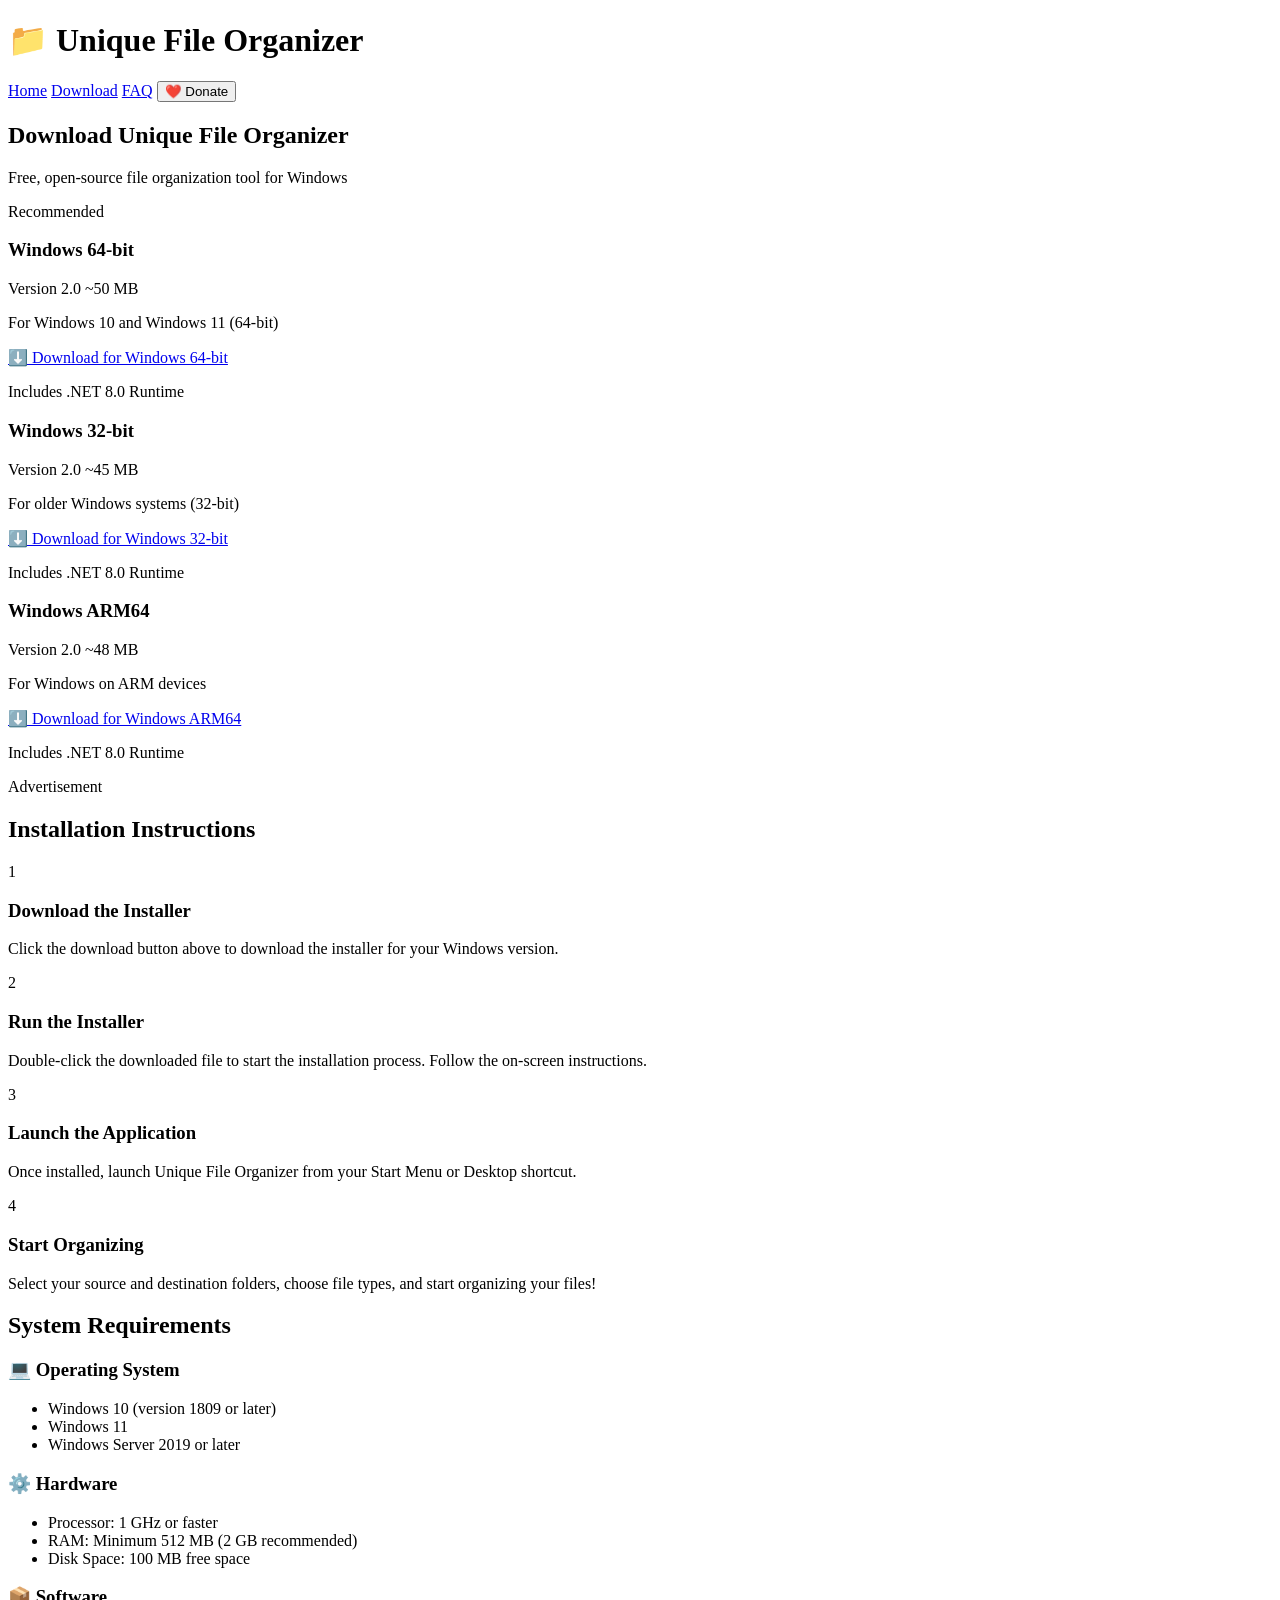
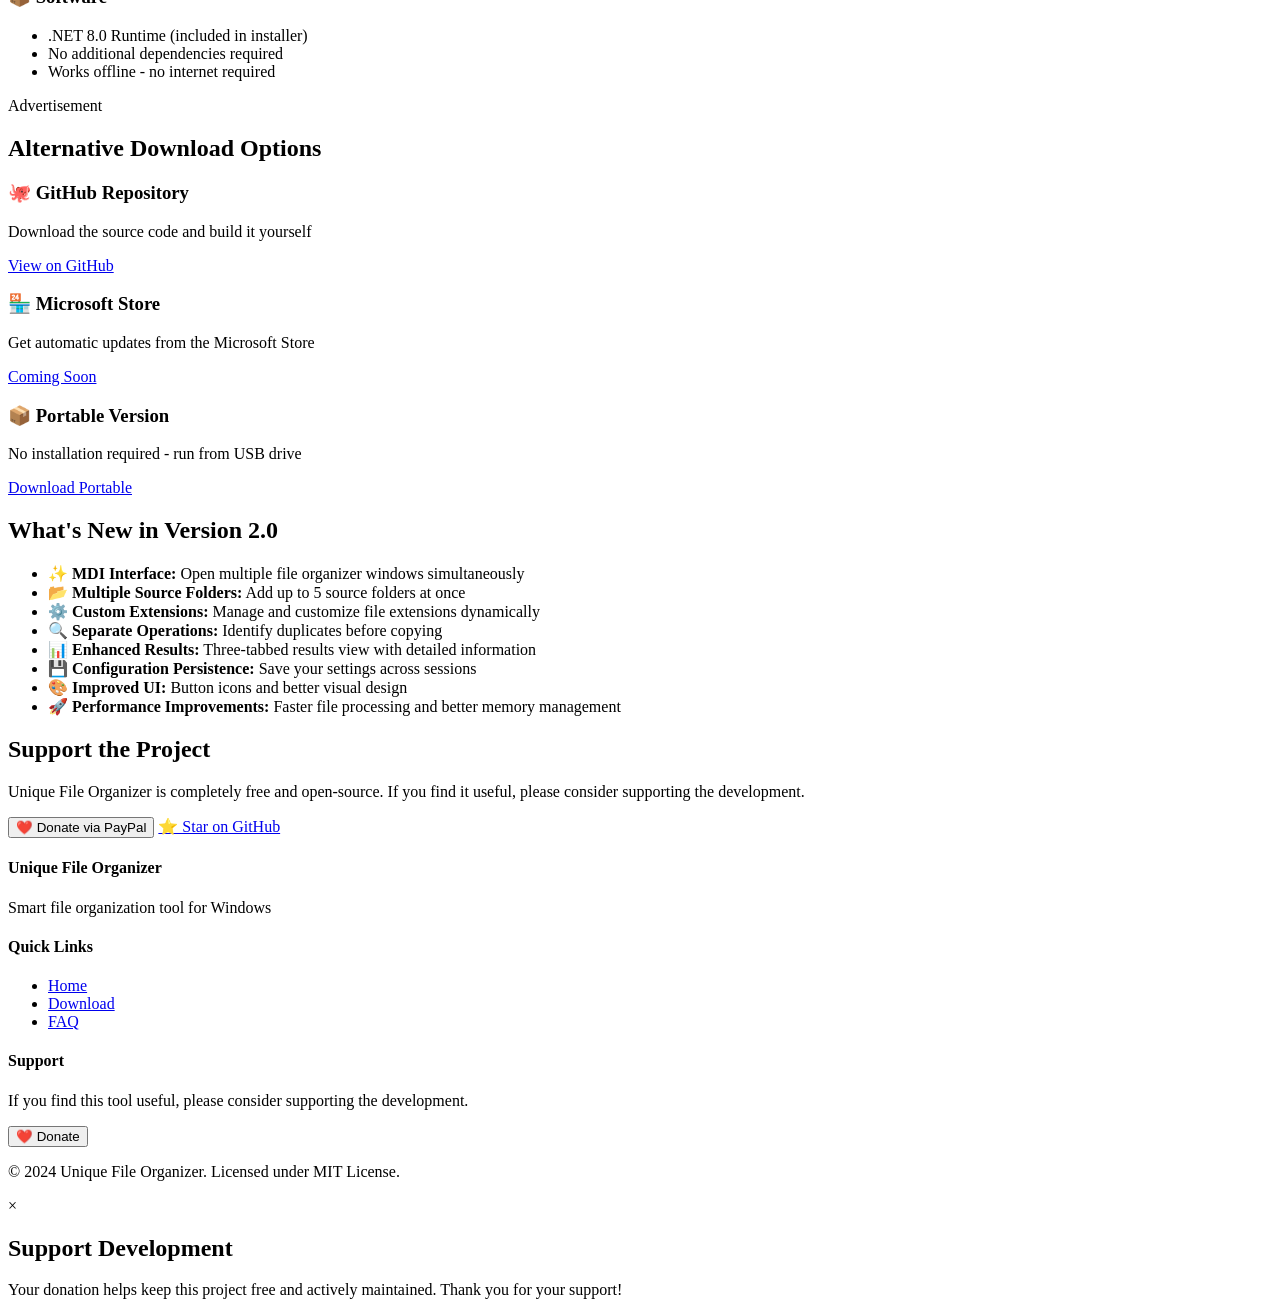
==== download.html @ 2cd70aa6 "Initial commit" ====
<!DOCTYPE html>
<html lang="en">
<head>
    <meta charset="UTF-8">
    <meta name="viewport" content="width=device-width, initial-scale=1.0">
    <meta name="description" content="Download Unique File Organizer - Free Windows file organization tool">
    <title>Download - Unique File Organizer</title>
    <link rel="stylesheet" href="css/styles.css">
</head>
<body>
    <!-- Header with Donate Button -->
    <header class="header">
        <div class="container">
            <div class="header-content">
                <div class="logo">
                    <h1>📁 Unique File Organizer</h1>
                </div>
                <nav class="nav">
                    <a href="index.html" class="nav-link">Home</a>
                    <a href="download.html" class="nav-link active">Download</a>
                    <a href="faq.html" class="nav-link">FAQ</a>
                    <button id="donate-btn" class="donate-btn">❤️ Donate</button>
                </nav>
            </div>
        </div>
    </header>

    <!-- Download Hero Section -->
    <section class="download-hero">
        <div class="container">
            <h2 class="section-title">Download Unique File Organizer</h2>
            <p class="download-subtitle">Free, open-source file organization tool for Windows</p>
        </div>
    </section>

    <!-- Download Options -->
    <section class="download-section">
        <div class="container">
            <div class="download-cards">
                <div class="download-card featured">
                    <div class="download-badge">Recommended</div>
                    <h3>Windows 64-bit</h3>
                    <div class="version-info">
                        <span class="version">Version 2.0</span>
                        <span class="size">~50 MB</span>
                    </div>
                    <p>For Windows 10 and Windows 11 (64-bit)</p>
                    <a href="#" class="btn btn-primary btn-download" data-platform="win-x64">
                        <span class="download-icon">⬇️</span>
                        Download for Windows 64-bit
                    </a>
                    <p class="download-note">Includes .NET 8.0 Runtime</p>
                </div>

                <div class="download-card">
                    <h3>Windows 32-bit</h3>
                    <div class="version-info">
                        <span class="version">Version 2.0</span>
                        <span class="size">~45 MB</span>
                    </div>
                    <p>For older Windows systems (32-bit)</p>
                    <a href="#" class="btn btn-secondary btn-download" data-platform="win-x86">
                        <span class="download-icon">⬇️</span>
                        Download for Windows 32-bit
                    </a>
                    <p class="download-note">Includes .NET 8.0 Runtime</p>
                </div>

                <div class="download-card">
                    <h3>Windows ARM64</h3>
                    <div class="version-info">
                        <span class="version">Version 2.0</span>
                        <span class="size">~48 MB</span>
                    </div>
                    <p>For Windows on ARM devices</p>
                    <a href="#" class="btn btn-secondary btn-download" data-platform="win-arm64">
                        <span class="download-icon">⬇️</span>
                        Download for Windows ARM64
                    </a>
                    <p class="download-note">Includes .NET 8.0 Runtime</p>
                </div>
            </div>
        </div>
    </section>

    <!-- Ad Placeholder 1 -->
    <div class="ad-container">
        <div class="container">
            <div class="ad-placeholder">
                <p class="ad-label">Advertisement</p>
                <div class="ad-content">
                    <script async src="https://pagead2.googlesyndication.com/pagead/js/adsbygoogle.js"></script>
                    <!-- Ad Unit 1 -->
                    <ins class="adsbygoogle"
                         style="display:block"
                         data-ad-client="ca-pub-XXXXXXXXXXXXXXXX"
                         data-ad-slot="XXXXXXXXXX"
                         data-ad-format="auto"
                         data-full-width-responsive="true"></ins>
                    <script>
                         (adsbygoogle = window.adsbygoogle || []).push({});
                    </script>
                </div>
            </div>
        </div>
    </div>

    <!-- Installation Instructions -->
    <section class="installation">
        <div class="container">
            <h2 class="section-title">Installation Instructions</h2>
            <div class="steps">
                <div class="step">
                    <div class="step-number">1</div>
                    <div class="step-content">
                        <h3>Download the Installer</h3>
                        <p>Click the download button above to download the installer for your Windows version.</p>
                    </div>
                </div>
                <div class="step">
                    <div class="step-number">2</div>
                    <div class="step-content">
                        <h3>Run the Installer</h3>
                        <p>Double-click the downloaded file to start the installation process. Follow the on-screen instructions.</p>
                    </div>
                </div>
                <div class="step">
                    <div class="step-number">3</div>
                    <div class="step-content">
                        <h3>Launch the Application</h3>
                        <p>Once installed, launch Unique File Organizer from your Start Menu or Desktop shortcut.</p>
                    </div>
                </div>
                <div class="step">
                    <div class="step-number">4</div>
                    <div class="step-content">
                        <h3>Start Organizing</h3>
                        <p>Select your source and destination folders, choose file types, and start organizing your files!</p>
                    </div>
                </div>
            </div>
        </div>
    </section>

    <!-- System Requirements -->
    <section class="requirements">
        <div class="container">
            <h2 class="section-title">System Requirements</h2>
            <div class="requirements-grid">
                <div class="requirement-card">
                    <h3>💻 Operating System</h3>
                    <ul>
                        <li>Windows 10 (version 1809 or later)</li>
                        <li>Windows 11</li>
                        <li>Windows Server 2019 or later</li>
                    </ul>
                </div>
                <div class="requirement-card">
                    <h3>⚙️ Hardware</h3>
                    <ul>
                        <li>Processor: 1 GHz or faster</li>
                        <li>RAM: Minimum 512 MB (2 GB recommended)</li>
                        <li>Disk Space: 100 MB free space</li>
                    </ul>
                </div>
                <div class="requirement-card">
                    <h3>📦 Software</h3>
                    <ul>
                        <li>.NET 8.0 Runtime (included in installer)</li>
                        <li>No additional dependencies required</li>
                        <li>Works offline - no internet required</li>
                    </ul>
                </div>
            </div>
        </div>
    </section>

    <!-- Ad Placeholder 2 -->
    <div class="ad-container">
        <div class="container">
            <div class="ad-placeholder">
                <p class="ad-label">Advertisement</p>
                <div class="ad-content">
                    <script async src="https://pagead2.googlesyndication.com/pagead/js/adsbygoogle.js"></script>
                    <!-- Ad Unit 2 -->
                    <ins class="adsbygoogle"
                         style="display:block"
                         data-ad-client="ca-pub-XXXXXXXXXXXXXXXX"
                         data-ad-slot="XXXXXXXXXX"
                         data-ad-format="auto"
                         data-full-width-responsive="true"></ins>
                    <script>
                         (adsbygoogle = window.adsbygoogle || []).push({});
                    </script>
                </div>
            </div>
        </div>
    </div>

    <!-- Alternative Download Options -->
    <section class="alternative-downloads">
        <div class="container">
            <h2 class="section-title">Alternative Download Options</h2>
            <div class="alt-download-grid">
                <div class="alt-download-card">
                    <h3>🐙 GitHub Repository</h3>
                    <p>Download the source code and build it yourself</p>
                    <a href="https://github.com/yourusername/unique-file-organizer" class="btn btn-outline" target="_blank">View on GitHub</a>
                </div>
                <div class="alt-download-card">
                    <h3>🏪 Microsoft Store</h3>
                    <p>Get automatic updates from the Microsoft Store</p>
                    <a href="#" class="btn btn-outline">Coming Soon</a>
                </div>
                <div class="alt-download-card">
                    <h3>📦 Portable Version</h3>
                    <p>No installation required - run from USB drive</p>
                    <a href="#" class="btn btn-outline">Download Portable</a>
                </div>
            </div>
        </div>
    </section>

    <!-- Release Notes -->
    <section class="release-notes">
        <div class="container">
            <h2 class="section-title">What's New in Version 2.0</h2>
            <div class="release-content">
                <ul class="release-list">
                    <li>✨ <strong>MDI Interface:</strong> Open multiple file organizer windows simultaneously</li>
                    <li>📂 <strong>Multiple Source Folders:</strong> Add up to 5 source folders at once</li>
                    <li>⚙️ <strong>Custom Extensions:</strong> Manage and customize file extensions dynamically</li>
                    <li>🔍 <strong>Separate Operations:</strong> Identify duplicates before copying</li>
                    <li>📊 <strong>Enhanced Results:</strong> Three-tabbed results view with detailed information</li>
                    <li>💾 <strong>Configuration Persistence:</strong> Save your settings across sessions</li>
                    <li>🎨 <strong>Improved UI:</strong> Button icons and better visual design</li>
                    <li>🚀 <strong>Performance Improvements:</strong> Faster file processing and better memory management</li>
                </ul>
            </div>
        </div>
    </section>

    <!-- Support Section -->
    <section class="support-section">
        <div class="container">
            <h2 class="section-title">Support the Project</h2>
            <p>Unique File Organizer is completely free and open-source. If you find it useful, please consider supporting the development.</p>
            <div class="support-buttons">
                <button id="support-donate-btn" class="btn btn-primary">❤️ Donate via PayPal</button>
                <a href="https://github.com/yourusername/unique-file-organizer" class="btn btn-secondary" target="_blank">⭐ Star on GitHub</a>
            </div>
        </div>
    </section>

    <!-- Footer -->
    <footer class="footer">
        <div class="container">
            <div class="footer-content">
                <div class="footer-section">
                    <h4>Unique File Organizer</h4>
                    <p>Smart file organization tool for Windows</p>
                </div>
                <div class="footer-section">
                    <h4>Quick Links</h4>
                    <ul>
                        <li><a href="index.html">Home</a></li>
                        <li><a href="download.html">Download</a></li>
                        <li><a href="faq.html">FAQ</a></li>
                    </ul>
                </div>
                <div class="footer-section">
                    <h4>Support</h4>
                    <p>If you find this tool useful, please consider supporting the development.</p>
                    <button id="footer-donate-btn" class="btn btn-secondary">❤️ Donate</button>
                </div>
            </div>
            <div class="footer-bottom">
                <p>&copy; 2024 Unique File Organizer. Licensed under MIT License.</p>
            </div>
        </div>
    </footer>

    <!-- PayPal Donation Modal -->
    <div id="donation-modal" class="modal">
        <div class="modal-content">
            <span class="close">&times;</span>
            <h2>Support Development</h2>
            <p>Your donation helps keep this project free and actively maintained. Thank you for your support!</p>
            <div id="paypal-button-container"></div>
        </div>
    </div>

    <script src="js/paypal.js"></script>
    <script src="js/main.js"></script>
</body>
</html>
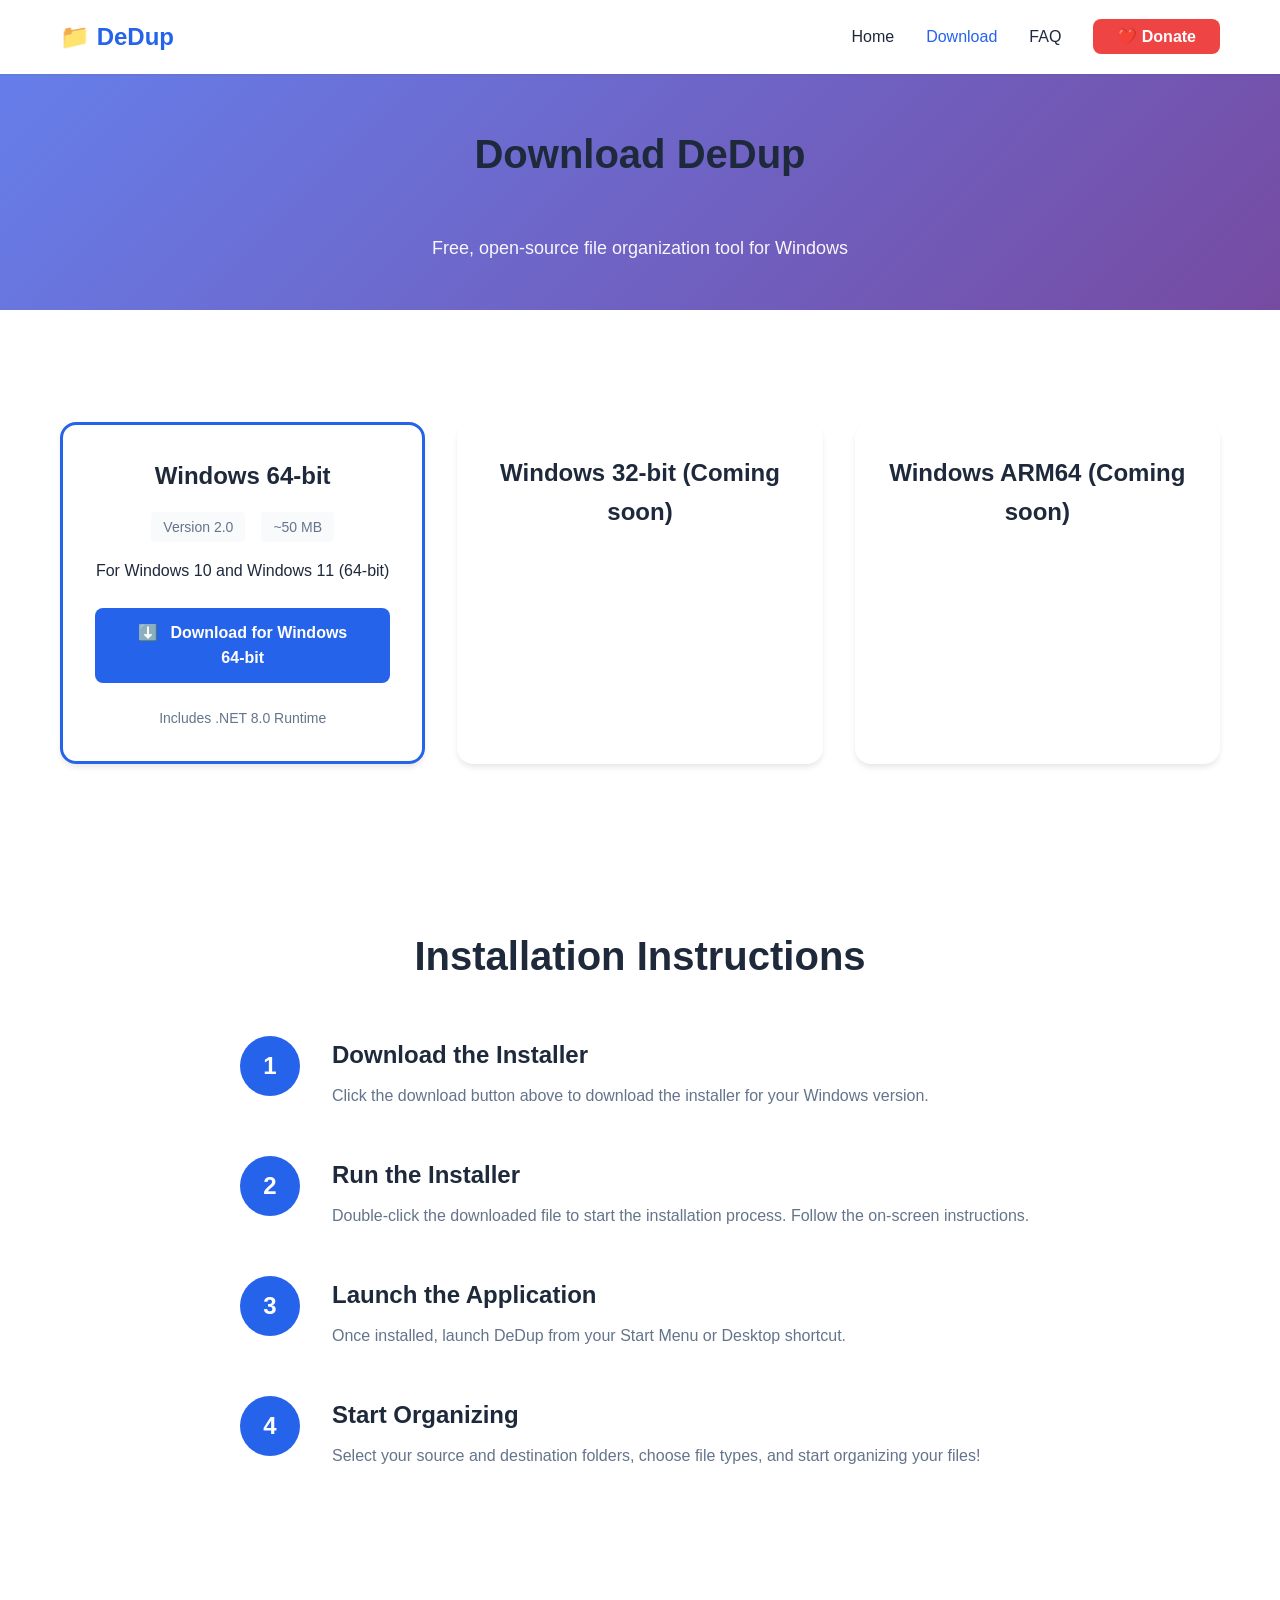
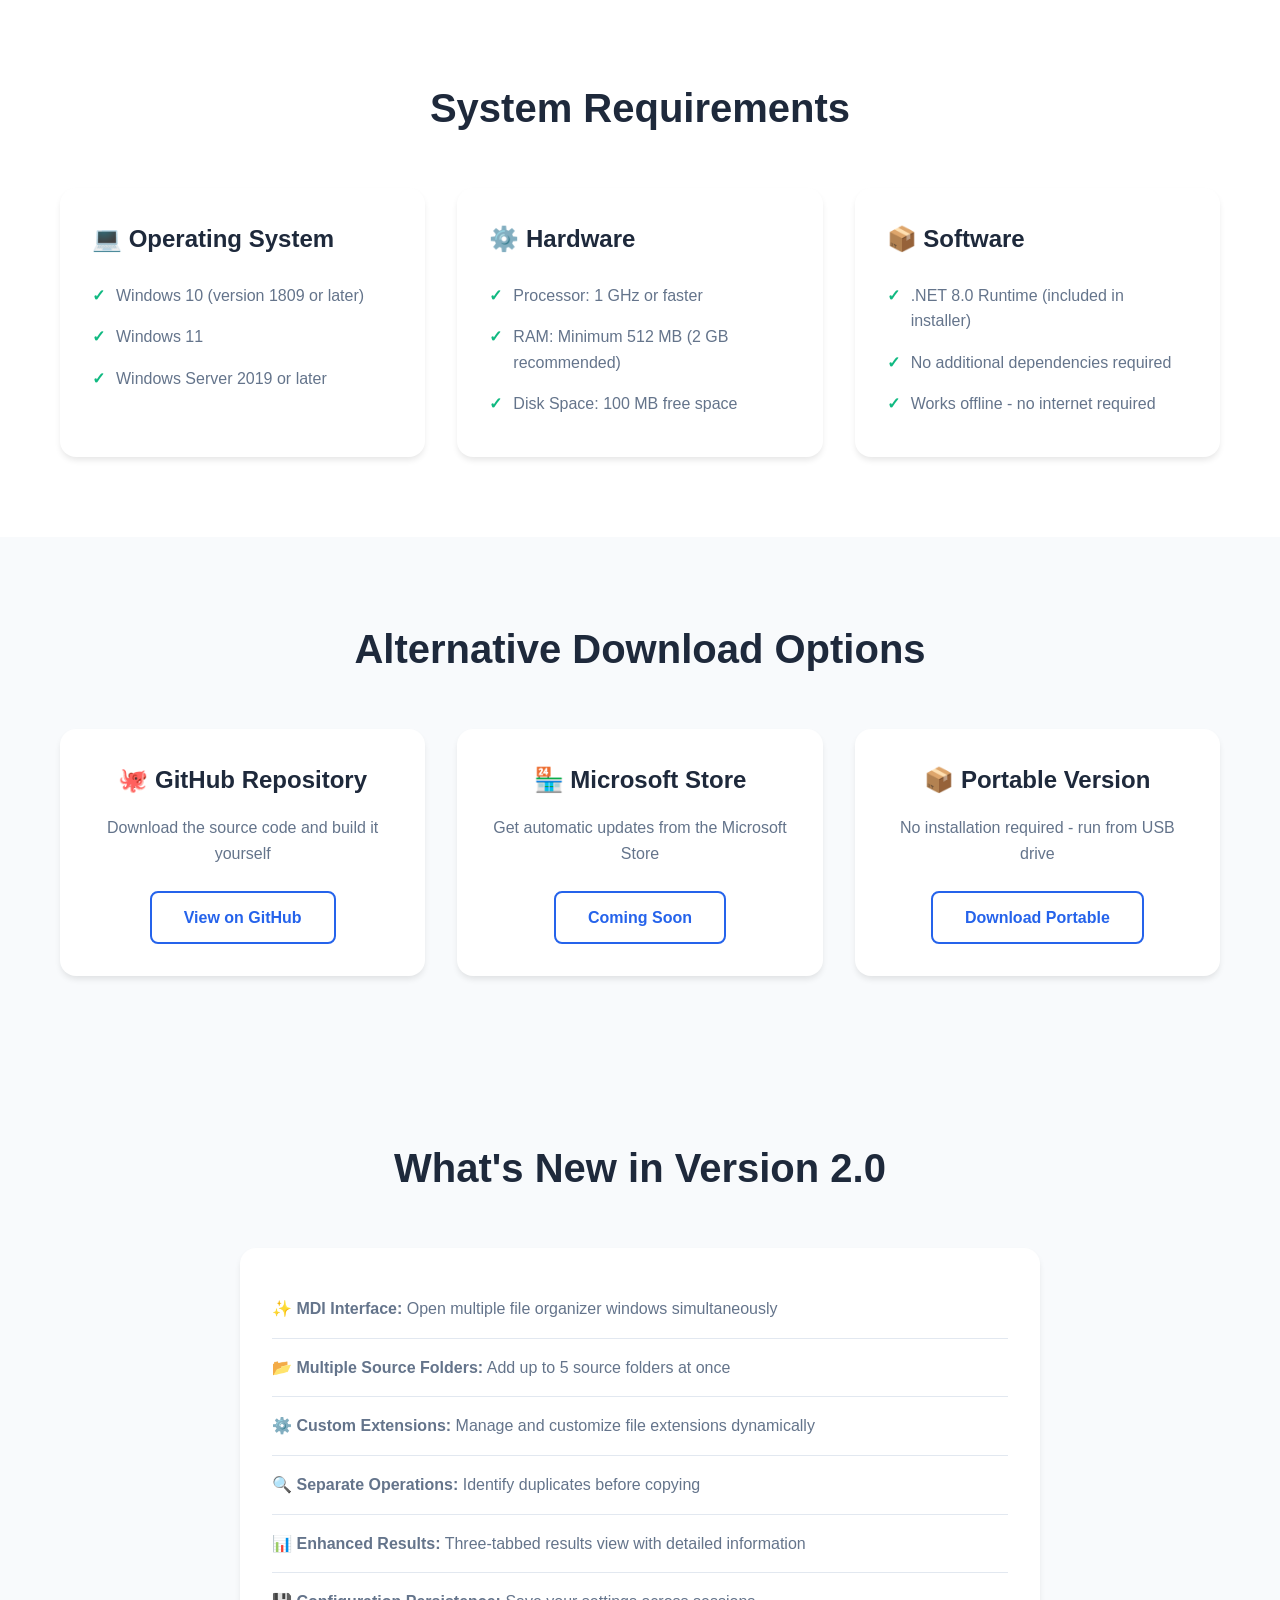
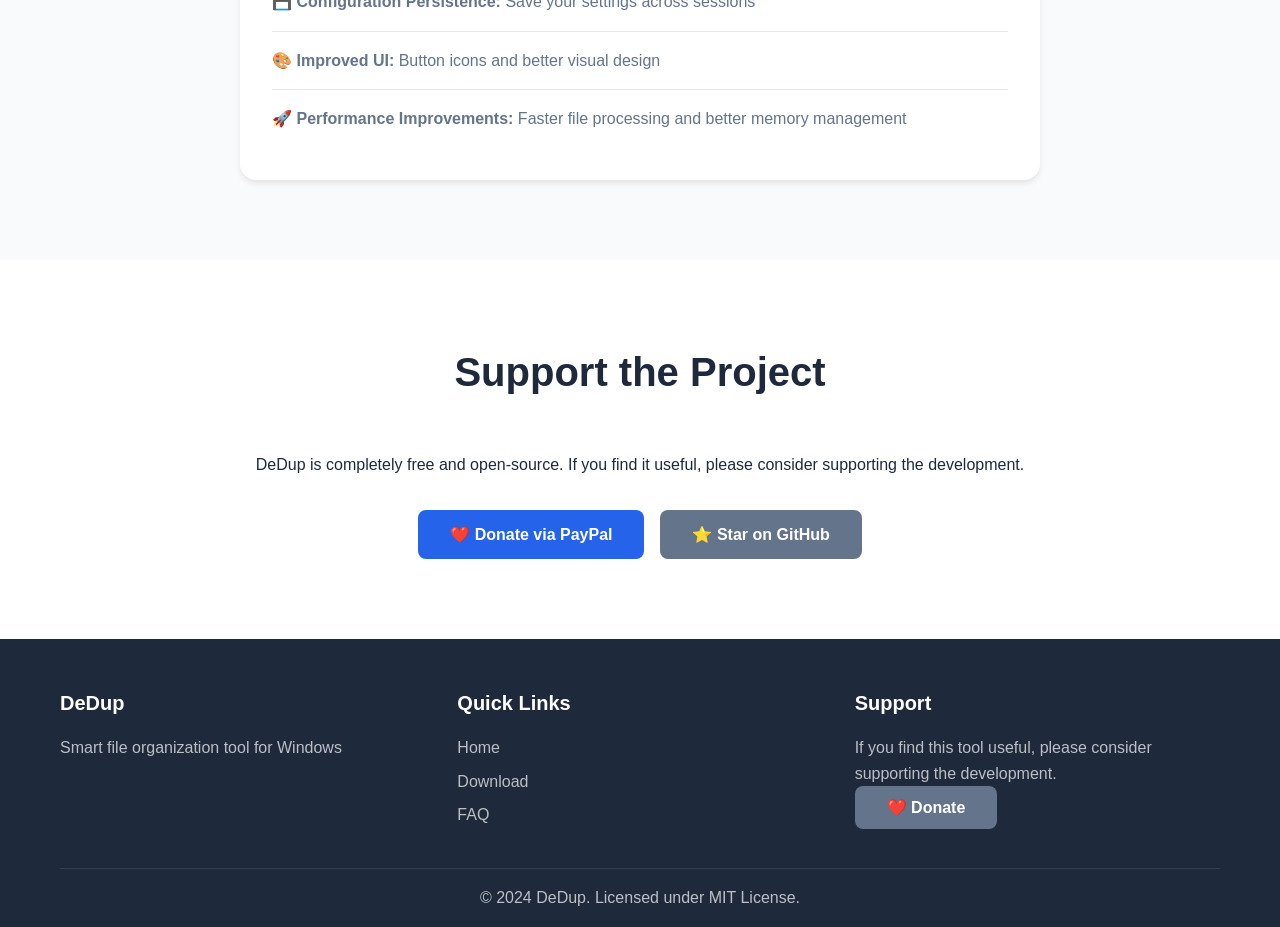
==== commit 311bd012: "Hide ad placeholders" ====
--- a/download.html
+++ b/download.html
@@ -3,8 +3,8 @@
 <head>
     <meta charset="UTF-8">
     <meta name="viewport" content="width=device-width, initial-scale=1.0">
-    <meta name="description" content="Download Unique File Organizer - Free Windows file organization tool">
-    <title>Download - Unique File Organizer</title>
+    <meta name="description" content="Download DeDup - Free Windows file organization tool">
+    <title>Download - DeDup</title>
     <link rel="stylesheet" href="css/styles.css">
 </head>
 <body>
@@ -13,7 +13,7 @@
         <div class="container">
             <div class="header-content">
                 <div class="logo">
-                    <h1>📁 Unique File Organizer</h1>
+                    <h1>📁 DeDup</h1>
                 </div>
                 <nav class="nav">
                     <a href="index.html" class="nav-link">Home</a>
@@ -28,7 +28,7 @@
     <!-- Download Hero Section -->
     <section class="download-hero">
         <div class="container">
-            <h2 class="section-title">Download Unique File Organizer</h2>
+            <h2 class="section-title">Download DeDup</h2>
             <p class="download-subtitle">Free, open-source file organization tool for Windows</p>
         </div>
     </section>
@@ -38,7 +38,7 @@
         <div class="container">
             <div class="download-cards">
                 <div class="download-card featured">
-                    <div class="download-badge">Recommended</div>
+                    <!-- <div class="download-badge">Recommended</div> -->
                     <h3>Windows 64-bit</h3>
                     <div class="version-info">
                         <span class="version">Version 2.0</span>
@@ -53,8 +53,8 @@
                 </div>
 
                 <div class="download-card">
-                    <h3>Windows 32-bit</h3>
-                    <div class="version-info">
+                    <h3>Windows 32-bit (Coming soon)</h3>
+                    <!-- <div class="version-info">
                         <span class="version">Version 2.0</span>
                         <span class="size">~45 MB</span>
                     </div>
@@ -63,12 +63,12 @@
                         <span class="download-icon">⬇️</span>
                         Download for Windows 32-bit
                     </a>
-                    <p class="download-note">Includes .NET 8.0 Runtime</p>
+                    <p class="download-note">Includes .NET 8.0 Runtime</p> -->
                 </div>
 
                 <div class="download-card">
-                    <h3>Windows ARM64</h3>
-                    <div class="version-info">
+                    <h3>Windows ARM64 (Coming soon)</h3>
+                    <!-- <div class="version-info">
                         <span class="version">Version 2.0</span>
                         <span class="size">~48 MB</span>
                     </div>
@@ -77,14 +77,14 @@
                         <span class="download-icon">⬇️</span>
                         Download for Windows ARM64
                     </a>
-                    <p class="download-note">Includes .NET 8.0 Runtime</p>
+                    <p class="download-note">Includes .NET 8.0 Runtime</p> -->
                 </div>
             </div>
         </div>
     </section>
 
     <!-- Ad Placeholder 1 -->
-    <div class="ad-container">
+    <div class="ad-container" style="display: none;">
         <div class="container">
             <div class="ad-placeholder">
                 <p class="ad-label">Advertisement</p>
@@ -128,7 +128,7 @@
                     <div class="step-number">3</div>
                     <div class="step-content">
                         <h3>Launch the Application</h3>
-                        <p>Once installed, launch Unique File Organizer from your Start Menu or Desktop shortcut.</p>
+                        <p>Once installed, launch DeDup from your Start Menu or Desktop shortcut.</p>
                     </div>
                 </div>
                 <div class="step">
@@ -176,7 +176,7 @@
     </section>
 
     <!-- Ad Placeholder 2 -->
-    <div class="ad-container">
+    <div class="ad-container" style="display: none;">
         <div class="container">
             <div class="ad-placeholder">
                 <p class="ad-label">Advertisement</p>
@@ -205,7 +205,7 @@
                 <div class="alt-download-card">
                     <h3>🐙 GitHub Repository</h3>
                     <p>Download the source code and build it yourself</p>
-                    <a href="https://github.com/yourusername/unique-file-organizer" class="btn btn-outline" target="_blank">View on GitHub</a>
+                    <a href="https://github.dev/vanuverma/dedup" class="btn btn-outline" target="_blank">View on GitHub</a>
                 </div>
                 <div class="alt-download-card">
                     <h3>🏪 Microsoft Store</h3>
@@ -244,7 +244,7 @@
     <section class="support-section">
         <div class="container">
             <h2 class="section-title">Support the Project</h2>
-            <p>Unique File Organizer is completely free and open-source. If you find it useful, please consider supporting the development.</p>
+            <p>DeDup is completely free and open-source. If you find it useful, please consider supporting the development.</p>
             <div class="support-buttons">
                 <button id="support-donate-btn" class="btn btn-primary">❤️ Donate via PayPal</button>
                 <a href="https://github.com/yourusername/unique-file-organizer" class="btn btn-secondary" target="_blank">⭐ Star on GitHub</a>
@@ -257,7 +257,7 @@
         <div class="container">
             <div class="footer-content">
                 <div class="footer-section">
-                    <h4>Unique File Organizer</h4>
+                    <h4>DeDup</h4>
                     <p>Smart file organization tool for Windows</p>
                 </div>
                 <div class="footer-section">
@@ -275,7 +275,7 @@
                 </div>
             </div>
             <div class="footer-bottom">
-                <p>&copy; 2024 Unique File Organizer. Licensed under MIT License.</p>
+                <p>&copy; 2024 DeDup. Licensed under MIT License.</p>
             </div>
         </div>
     </footer>
--- a/css/styles.css
+++ b/css/styles.css
@@ -0,0 +1,896 @@
+/* ===================================
+   Global Styles & Reset
+   =================================== */
+* {
+    margin: 0;
+    padding: 0;
+    box-sizing: border-box;
+}
+
+:root {
+    --primary-color: #2563eb;
+    --primary-hover: #1d4ed8;
+    --secondary-color: #64748b;
+    --success-color: #10b981;
+    --danger-color: #ef4444;
+    --warning-color: #f59e0b;
+    --text-dark: #1e293b;
+    --text-light: #64748b;
+    --bg-light: #f8fafc;
+    --bg-white: #ffffff;
+    --border-color: #e2e8f0;
+    --shadow-sm: 0 1px 2px 0 rgba(0, 0, 0, 0.05);
+    --shadow-md: 0 4px 6px -1px rgba(0, 0, 0, 0.1);
+    --shadow-lg: 0 10px 15px -3px rgba(0, 0, 0, 0.1);
+    --shadow-xl: 0 20px 25px -5px rgba(0, 0, 0, 0.1);
+}
+
+body {
+    font-family: -apple-system, BlinkMacSystemFont, 'Segoe UI', Roboto, 'Helvetica Neue', Arial, sans-serif;
+    line-height: 1.6;
+    color: var(--text-dark);
+    background-color: var(--bg-white);
+}
+
+.container {
+    max-width: 1200px;
+    margin: 0 auto;
+    padding: 0 20px;
+}
+
+/* ===================================
+   Header & Navigation
+   =================================== */
+.header {
+    background-color: var(--bg-white);
+    box-shadow: var(--shadow-sm);
+    position: sticky;
+    top: 0;
+    z-index: 1000;
+    padding: 1rem 0;
+}
+
+.header-content {
+    display: flex;
+    justify-content: space-between;
+    align-items: center;
+    flex-wrap: wrap;
+    gap: 1rem;
+}
+
+.logo h1 {
+    font-size: 1.5rem;
+    color: var(--primary-color);
+    font-weight: 700;
+}
+
+.nav {
+    display: flex;
+    align-items: center;
+    gap: 2rem;
+    flex-wrap: wrap;
+}
+
+.nav-link {
+    text-decoration: none;
+    color: var(--text-dark);
+    font-weight: 500;
+    transition: color 0.3s;
+    padding: 0.5rem 0;
+}
+
+.nav-link:hover,
+.nav-link.active {
+    color: var(--primary-color);
+}
+
+.donate-btn {
+    background-color: var(--danger-color);
+    color: white;
+    border: none;
+    padding: 0.5rem 1.5rem;
+    border-radius: 0.5rem;
+    font-weight: 600;
+    cursor: pointer;
+    transition: all 0.3s;
+    font-size: 1rem;
+}
+
+.donate-btn:hover {
+    background-color: #dc2626;
+    transform: translateY(-2px);
+    box-shadow: var(--shadow-md);
+}
+
+/* ===================================
+   Hero Section
+   =================================== */
+.hero {
+    background: linear-gradient(135deg, #667eea 0%, #764ba2 100%);
+    color: white;
+    padding: 5rem 0;
+    text-align: center;
+}
+
+.hero-content {
+    max-width: 800px;
+    margin: 0 auto;
+}
+
+.hero-title {
+    font-size: 3rem;
+    font-weight: 800;
+    margin-bottom: 1rem;
+    line-height: 1.2;
+}
+
+.hero-subtitle {
+    font-size: 1.25rem;
+    margin-bottom: 2rem;
+    opacity: 0.95;
+}
+
+.hero-buttons {
+    display: flex;
+    gap: 1rem;
+    justify-content: center;
+    flex-wrap: wrap;
+}
+
+/* ===================================
+   Buttons
+   =================================== */
+.btn {
+    display: inline-block;
+    padding: 0.75rem 2rem;
+    border-radius: 0.5rem;
+    font-weight: 600;
+    text-decoration: none;
+    transition: all 0.3s;
+    border: none;
+    cursor: pointer;
+    font-size: 1rem;
+}
+
+.btn-primary {
+    background-color: var(--primary-color);
+    color: white;
+}
+
+.btn-primary:hover {
+    background-color: var(--primary-hover);
+    transform: translateY(-2px);
+    box-shadow: var(--shadow-lg);
+}
+
+.btn-secondary {
+    background-color: var(--secondary-color);
+    color: white;
+}
+
+.btn-secondary:hover {
+    background-color: #475569;
+    transform: translateY(-2px);
+    box-shadow: var(--shadow-lg);
+}
+
+.btn-outline {
+    background-color: transparent;
+    border: 2px solid var(--primary-color);
+    color: var(--primary-color);
+}
+
+.btn-outline:hover {
+    background-color: var(--primary-color);
+    color: white;
+}
+
+.btn-large {
+    padding: 1rem 3rem;
+    font-size: 1.125rem;
+}
+
+/* ===================================
+   Ad Containers
+   =================================== */
+.ad-container {
+    background-color: var(--bg-light);
+    padding: 2rem 0;
+    margin: 3rem 0;
+}
+
+.ad-placeholder {
+    background-color: var(--bg-white);
+    border: 2px dashed var(--border-color);
+    border-radius: 0.5rem;
+    padding: 2rem;
+    text-align: center;
+    min-height: 250px;
+    display: flex;
+    flex-direction: column;
+    align-items: center;
+    justify-content: center;
+}
+
+.ad-label {
+    color: var(--text-light);
+    font-size: 0.875rem;
+    text-transform: uppercase;
+    letter-spacing: 0.05em;
+    margin-bottom: 1rem;
+}
+
+.ad-content {
+    width: 100%;
+    max-width: 728px;
+}
+
+/* ===================================
+   Features Section
+   =================================== */
+.features {
+    padding: 5rem 0;
+    background-color: var(--bg-white);
+}
+
+.section-title {
+    font-size: 2.5rem;
+    font-weight: 700;
+    text-align: center;
+    margin-bottom: 3rem;
+    color: var(--text-dark);
+}
+
+.features-grid {
+    display: grid;
+    grid-template-columns: repeat(auto-fit, minmax(300px, 1fr));
+    gap: 2rem;
+}
+
+.feature-card {
+    background-color: var(--bg-white);
+    padding: 2rem;
+    border-radius: 1rem;
+    box-shadow: var(--shadow-md);
+    transition: all 0.3s;
+    text-align: center;
+}
+
+.feature-card:hover {
+    transform: translateY(-5px);
+    box-shadow: var(--shadow-xl);
+}
+
+.feature-icon {
+    font-size: 3rem;
+    margin-bottom: 1rem;
+}
+
+.feature-card h3 {
+    font-size: 1.5rem;
+    margin-bottom: 1rem;
+    color: var(--text-dark);
+}
+
+.feature-card p {
+    color: var(--text-light);
+    line-height: 1.6;
+}
+
+/* ===================================
+   Benefits Section
+   =================================== */
+.benefits {
+    padding: 5rem 0;
+    background-color: var(--bg-light);
+}
+
+.benefits-list {
+    max-width: 900px;
+    margin: 0 auto;
+}
+
+.benefit-item {
+    display: flex;
+    gap: 2rem;
+    margin-bottom: 3rem;
+    align-items: flex-start;
+}
+
+.benefit-number {
+    background: linear-gradient(135deg, #667eea 0%, #764ba2 100%);
+    color: white;
+    width: 60px;
+    height: 60px;
+    border-radius: 50%;
+    display: flex;
+    align-items: center;
+    justify-content: center;
+    font-size: 1.5rem;
+    font-weight: 700;
+    flex-shrink: 0;
+}
+
+.benefit-content h3 {
+    font-size: 1.5rem;
+    margin-bottom: 0.5rem;
+    color: var(--text-dark);
+}
+
+.benefit-content p {
+    color: var(--text-light);
+    line-height: 1.6;
+}
+
+/* ===================================
+   CTA Section
+   =================================== */
+.cta {
+    background: linear-gradient(135deg, #667eea 0%, #764ba2 100%);
+    color: white;
+    padding: 5rem 0;
+    text-align: center;
+}
+
+.cta h2 {
+    font-size: 2.5rem;
+    margin-bottom: 1rem;
+}
+
+.cta p {
+    font-size: 1.25rem;
+    margin-bottom: 2rem;
+    opacity: 0.95;
+}
+
+/* ===================================
+   Download Page Styles
+   =================================== */
+.download-hero,
+.faq-hero {
+    background: linear-gradient(135deg, #667eea 0%, #764ba2 100%);
+    color: white;
+    padding: 3rem 0;
+    text-align: center;
+}
+
+.download-subtitle,
+.faq-subtitle {
+    font-size: 1.125rem;
+    opacity: 0.95;
+}
+
+.download-section {
+    padding: 5rem 0;
+}
+
+.download-cards {
+    display: grid;
+    grid-template-columns: repeat(auto-fit, minmax(300px, 1fr));
+    gap: 2rem;
+    margin-top: 2rem;
+}
+
+.download-card {
+    background-color: var(--bg-white);
+    padding: 2rem;
+    border-radius: 1rem;
+    box-shadow: var(--shadow-md);
+    text-align: center;
+    position: relative;
+    transition: all 0.3s;
+}
+
+.download-card:hover {
+    transform: translateY(-5px);
+    box-shadow: var(--shadow-xl);
+}
+
+.download-card.featured {
+    border: 3px solid var(--primary-color);
+}
+
+.download-badge {
+    position: absolute;
+    top: -15px;
+    left: 50%;
+    transform: translateX(-50%);
+    background-color: var(--success-color);
+    color: white;
+    padding: 0.25rem 1rem;
+    border-radius: 1rem;
+    font-size: 0.875rem;
+    font-weight: 600;
+}
+
+.download-card h3 {
+    font-size: 1.5rem;
+    margin-bottom: 1rem;
+    color: var(--text-dark);
+}
+
+.version-info {
+    display: flex;
+    justify-content: center;
+    gap: 1rem;
+    margin-bottom: 1rem;
+}
+
+.version,
+.size {
+    background-color: var(--bg-light);
+    padding: 0.25rem 0.75rem;
+    border-radius: 0.25rem;
+    font-size: 0.875rem;
+    color: var(--text-light);
+}
+
+.btn-download {
+    width: 100%;
+    margin: 1.5rem 0;
+}
+
+.download-icon {
+    margin-right: 0.5rem;
+}
+
+.download-note {
+    font-size: 0.875rem;
+    color: var(--text-light);
+}
+
+/* ===================================
+   Installation & Requirements
+   =================================== */
+.installation,
+.requirements {
+    padding: 5rem 0;
+}
+
+.steps {
+    max-width: 800px;
+    margin: 0 auto;
+}
+
+.step {
+    display: flex;
+    gap: 2rem;
+    margin-bottom: 3rem;
+    align-items: flex-start;
+}
+
+.step-number {
+    background-color: var(--primary-color);
+    color: white;
+    width: 60px;
+    height: 60px;
+    border-radius: 50%;
+    display: flex;
+    align-items: center;
+    justify-content: center;
+    font-size: 1.5rem;
+    font-weight: 700;
+    flex-shrink: 0;
+}
+
+.step-content h3 {
+    font-size: 1.5rem;
+    margin-bottom: 0.5rem;
+    color: var(--text-dark);
+}
+
+.step-content p {
+    color: var(--text-light);
+    line-height: 1.6;
+}
+
+.requirements-grid {
+    display: grid;
+    grid-template-columns: repeat(auto-fit, minmax(300px, 1fr));
+    gap: 2rem;
+}
+
+.requirement-card {
+    background-color: var(--bg-white);
+    padding: 2rem;
+    border-radius: 1rem;
+    box-shadow: var(--shadow-md);
+}
+
+.requirement-card h3 {
+    font-size: 1.5rem;
+    margin-bottom: 1rem;
+    color: var(--text-dark);
+}
+
+.requirement-card ul {
+    list-style: none;
+}
+
+.requirement-card li {
+    padding: 0.5rem 0;
+    color: var(--text-light);
+    padding-left: 1.5rem;
+    position: relative;
+}
+
+.requirement-card li:before {
+    content: "✓";
+    position: absolute;
+    left: 0;
+    color: var(--success-color);
+    font-weight: 700;
+}
+
+/* ===================================
+   Alternative Downloads & Release Notes
+   =================================== */
+.alternative-downloads,
+.release-notes {
+    padding: 5rem 0;
+    background-color: var(--bg-light);
+}
+
+.alt-download-grid {
+    display: grid;
+    grid-template-columns: repeat(auto-fit, minmax(300px, 1fr));
+    gap: 2rem;
+}
+
+.alt-download-card {
+    background-color: var(--bg-white);
+    padding: 2rem;
+    border-radius: 1rem;
+    box-shadow: var(--shadow-md);
+    text-align: center;
+}
+
+.alt-download-card h3 {
+    font-size: 1.5rem;
+    margin-bottom: 1rem;
+    color: var(--text-dark);
+}
+
+.alt-download-card p {
+    color: var(--text-light);
+    margin-bottom: 1.5rem;
+}
+
+.release-content {
+    max-width: 800px;
+    margin: 0 auto;
+    background-color: var(--bg-white);
+    padding: 2rem;
+    border-radius: 1rem;
+    box-shadow: var(--shadow-md);
+}
+
+.release-list {
+    list-style: none;
+}
+
+.release-list li {
+    padding: 1rem 0;
+    border-bottom: 1px solid var(--border-color);
+    color: var(--text-light);
+}
+
+.release-list li:last-child {
+    border-bottom: none;
+}
+
+/* ===================================
+   Support Section
+   =================================== */
+.support-section,
+.contact-section {
+    padding: 5rem 0;
+    text-align: center;
+}
+
+.support-buttons,
+.contact-options {
+    display: flex;
+    gap: 1rem;
+    justify-content: center;
+    flex-wrap: wrap;
+    margin-top: 2rem;
+}
+
+/* ===================================
+   FAQ Styles
+   =================================== */
+.faq-section {
+    padding: 5rem 0;
+}
+
+.faq-categories {
+    display: flex;
+    gap: 1rem;
+    justify-content: center;
+    flex-wrap: wrap;
+    margin-bottom: 3rem;
+}
+
+.faq-category-btn {
+    background-color: var(--bg-light);
+    border: none;
+    padding: 0.75rem 1.5rem;
+    border-radius: 0.5rem;
+    font-weight: 600;
+    cursor: pointer;
+    transition: all 0.3s;
+    color: var(--text-dark);
+}
+
+.faq-category-btn:hover,
+.faq-category-btn.active {
+    background-color: var(--primary-color);
+    color: white;
+}
+
+.faq-category-content {
+    max-width: 900px;
+    margin: 0 auto;
+}
+
+.faq-item {
+    background-color: var(--bg-white);
+    border-radius: 0.5rem;
+    margin-bottom: 1rem;
+    box-shadow: var(--shadow-sm);
+    overflow: hidden;
+}
+
+.faq-question {
+    display: flex;
+    justify-content: space-between;
+    align-items: center;
+    padding: 1.5rem;
+    cursor: pointer;
+    transition: background-color 0.3s;
+}
+
+.faq-question:hover {
+    background-color: var(--bg-light);
+}
+
+.faq-question h3 {
+    font-size: 1.125rem;
+    color: var(--text-dark);
+    margin: 0;
+}
+
+.faq-toggle {
+    font-size: 1.5rem;
+    font-weight: 700;
+    color: var(--primary-color);
+    transition: transform 0.3s;
+}
+
+.faq-item.active .faq-toggle {
+    transform: rotate(45deg);
+}
+
+.faq-answer {
+    padding: 0 1.5rem;
+    max-height: 0;
+    overflow: hidden;
+    transition: all 0.3s;
+}
+
+.faq-item.active .faq-answer {
+    padding: 0 1.5rem 1.5rem;
+    max-height: 1000px;
+}
+
+.faq-answer p {
+    color: var(--text-light);
+    line-height: 1.6;
+}
+
+.faq-answer code {
+    background-color: var(--bg-light);
+    padding: 0.125rem 0.375rem;
+    border-radius: 0.25rem;
+    font-family: 'Courier New', monospace;
+    font-size: 0.875rem;
+}
+
+/* ===================================
+   Footer
+   =================================== */
+.footer {
+    background-color: var(--text-dark);
+    color: white;
+    padding: 3rem 0 1rem;
+}
+
+.footer-content {
+    display: grid;
+    grid-template-columns: repeat(auto-fit, minmax(250px, 1fr));
+    gap: 2rem;
+    margin-bottom: 2rem;
+}
+
+.footer-section h4 {
+    font-size: 1.25rem;
+    margin-bottom: 1rem;
+}
+
+.footer-section p {
+    color: rgba(255, 255, 255, 0.7);
+    line-height: 1.6;
+}
+
+.footer-section ul {
+    list-style: none;
+}
+
+.footer-section li {
+    margin-bottom: 0.5rem;
+}
+
+.footer-section a {
+    color: rgba(255, 255, 255, 0.7);
+    text-decoration: none;
+    transition: color 0.3s;
+}
+
+.footer-section a:hover {
+    color: white;
+}
+
+.footer-bottom {
+    border-top: 1px solid rgba(255, 255, 255, 0.1);
+    padding-top: 1rem;
+    text-align: center;
+    color: rgba(255, 255, 255, 0.7);
+}
+
+/* ===================================
+   Modal
+   =================================== */
+.modal {
+    display: none;
+    position: fixed;
+    z-index: 2000;
+    left: 0;
+    top: 0;
+    width: 100%;
+    height: 100%;
+    background-color: rgba(0, 0, 0, 0.5);
+    animation: fadeIn 0.3s;
+}
+
+.modal.show {
+    display: flex;
+    align-items: center;
+    justify-content: center;
+}
+
+.modal-content {
+    background-color: var(--bg-white);
+    padding: 2rem;
+    border-radius: 1rem;
+    max-width: 500px;
+    width: 90%;
+    position: relative;
+    animation: slideIn 0.3s;
+}
+
+.close {
+    position: absolute;
+    right: 1rem;
+    top: 1rem;
+    font-size: 2rem;
+    font-weight: 700;
+    color: var(--text-light);
+    cursor: pointer;
+    transition: color 0.3s;
+}
+
+.close:hover {
+    color: var(--text-dark);
+}
+
+.modal-content h2 {
+    margin-bottom: 1rem;
+    color: var(--text-dark);
+}
+
+.modal-content p {
+    color: var(--text-light);
+    margin-bottom: 1.5rem;
+}
+
+/* ===================================
+   Animations
+   =================================== */
+@keyframes fadeIn {
+    from {
+        opacity: 0;
+    }
+    to {
+        opacity: 1;
+    }
+}
+
+@keyframes slideIn {
+    from {
+        transform: translateY(-50px);
+        opacity: 0;
+    }
+    to {
+        transform: translateY(0);
+        opacity: 1;
+    }
+}
+
+/* ===================================
+   Responsive Design
+   =================================== */
+@media (max-width: 768px) {
+    .hero-title {
+        font-size: 2rem;
+    }
+
+    .hero-subtitle {
+        font-size: 1rem;
+    }
+
+    .section-title {
+        font-size: 2rem;
+    }
+
+    .features-grid,
+    .download-cards,
+    .requirements-grid,
+    .alt-download-grid {
+        grid-template-columns: 1fr;
+    }
+
+    .benefit-item,
+    .step {
+        flex-direction: column;
+        text-align: center;
+    }
+
+    .benefit-number,
+    .step-number {
+        margin: 0 auto 1rem;
+    }
+
+    .nav {
+        gap: 1rem;
+    }
+
+    .header-content {
+        flex-direction: column;
+        text-align: center;
+    }
+
+    .faq-categories {
+        flex-direction: column;
+    }
+
+    .faq-category-btn {
+        width: 100%;
+    }
+}
+
+@media (max-width: 480px) {
+    .hero-title {
+        font-size: 1.5rem;
+    }
+
+    .btn {
+        padding: 0.5rem 1rem;
+        font-size: 0.875rem;
+    }
+
+    .btn-large {
+        padding: 0.75rem 1.5rem;
+        font-size: 1rem;
+    }
+}
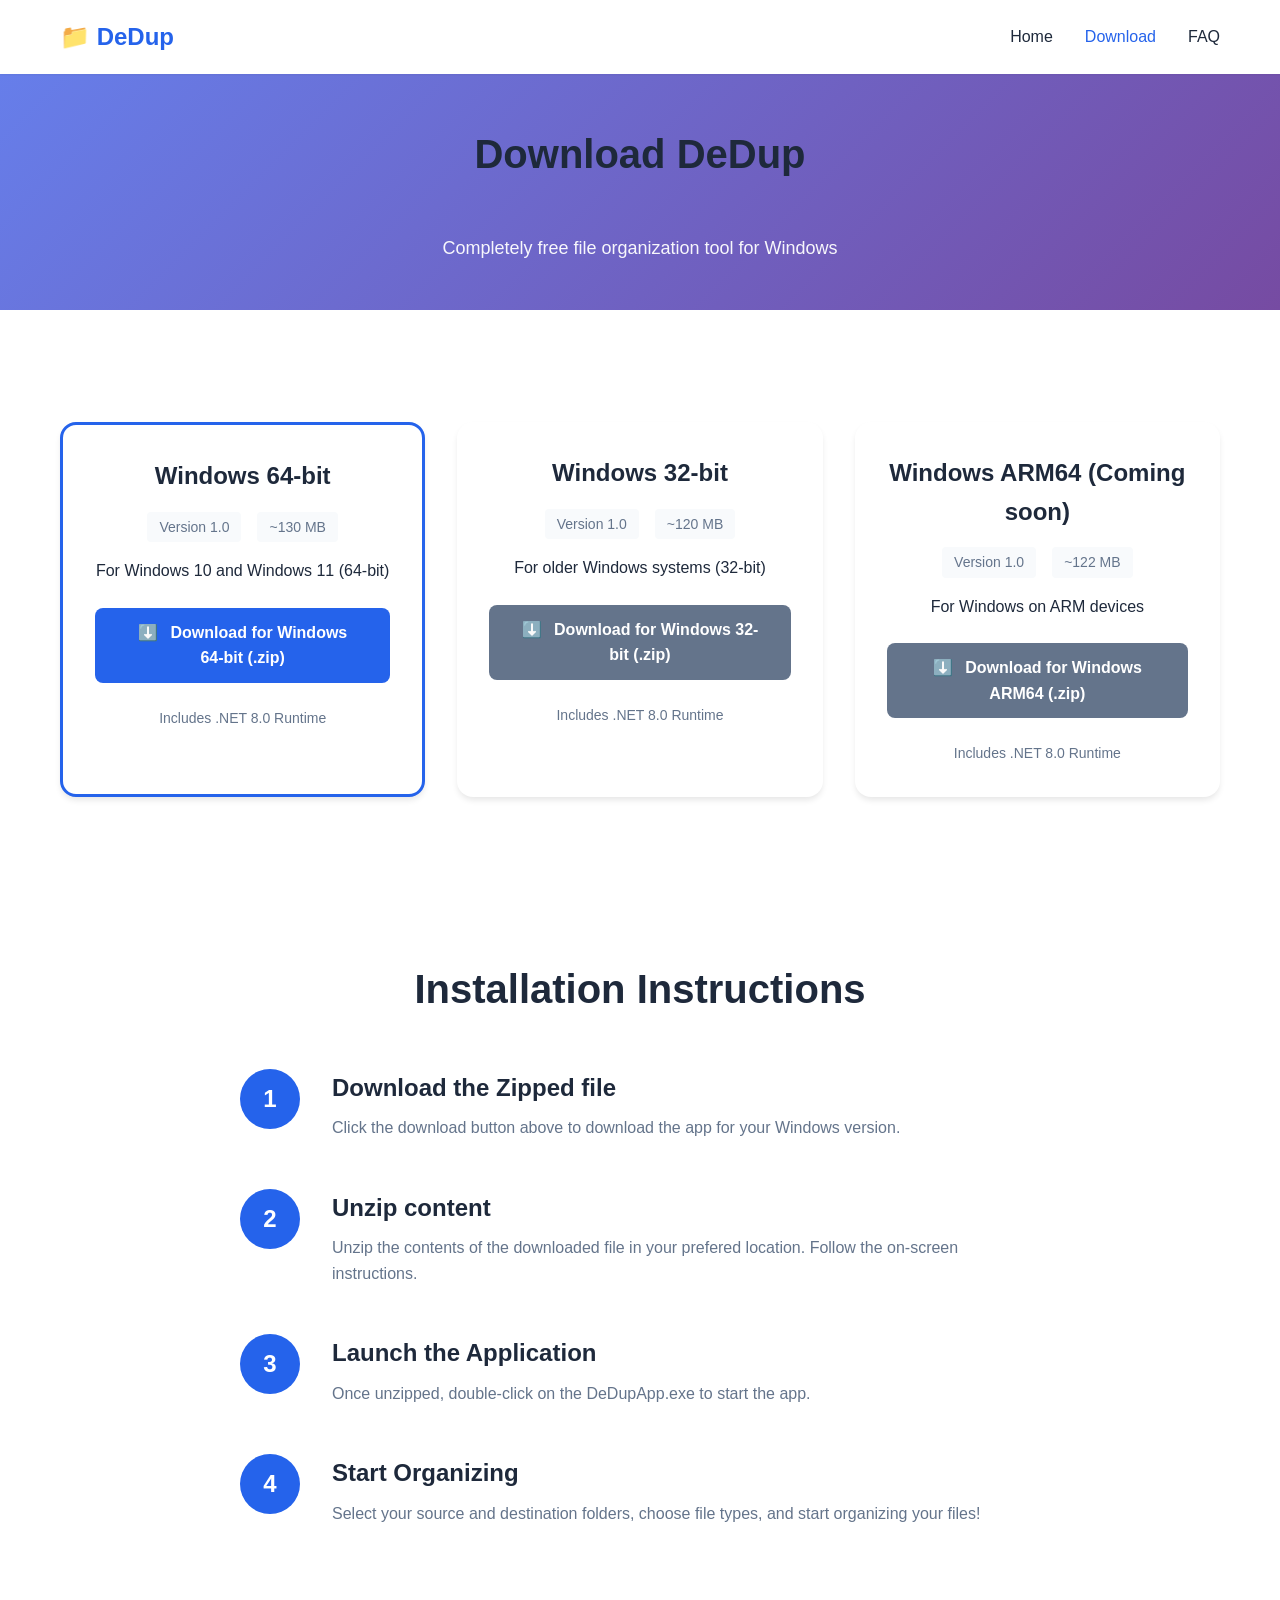
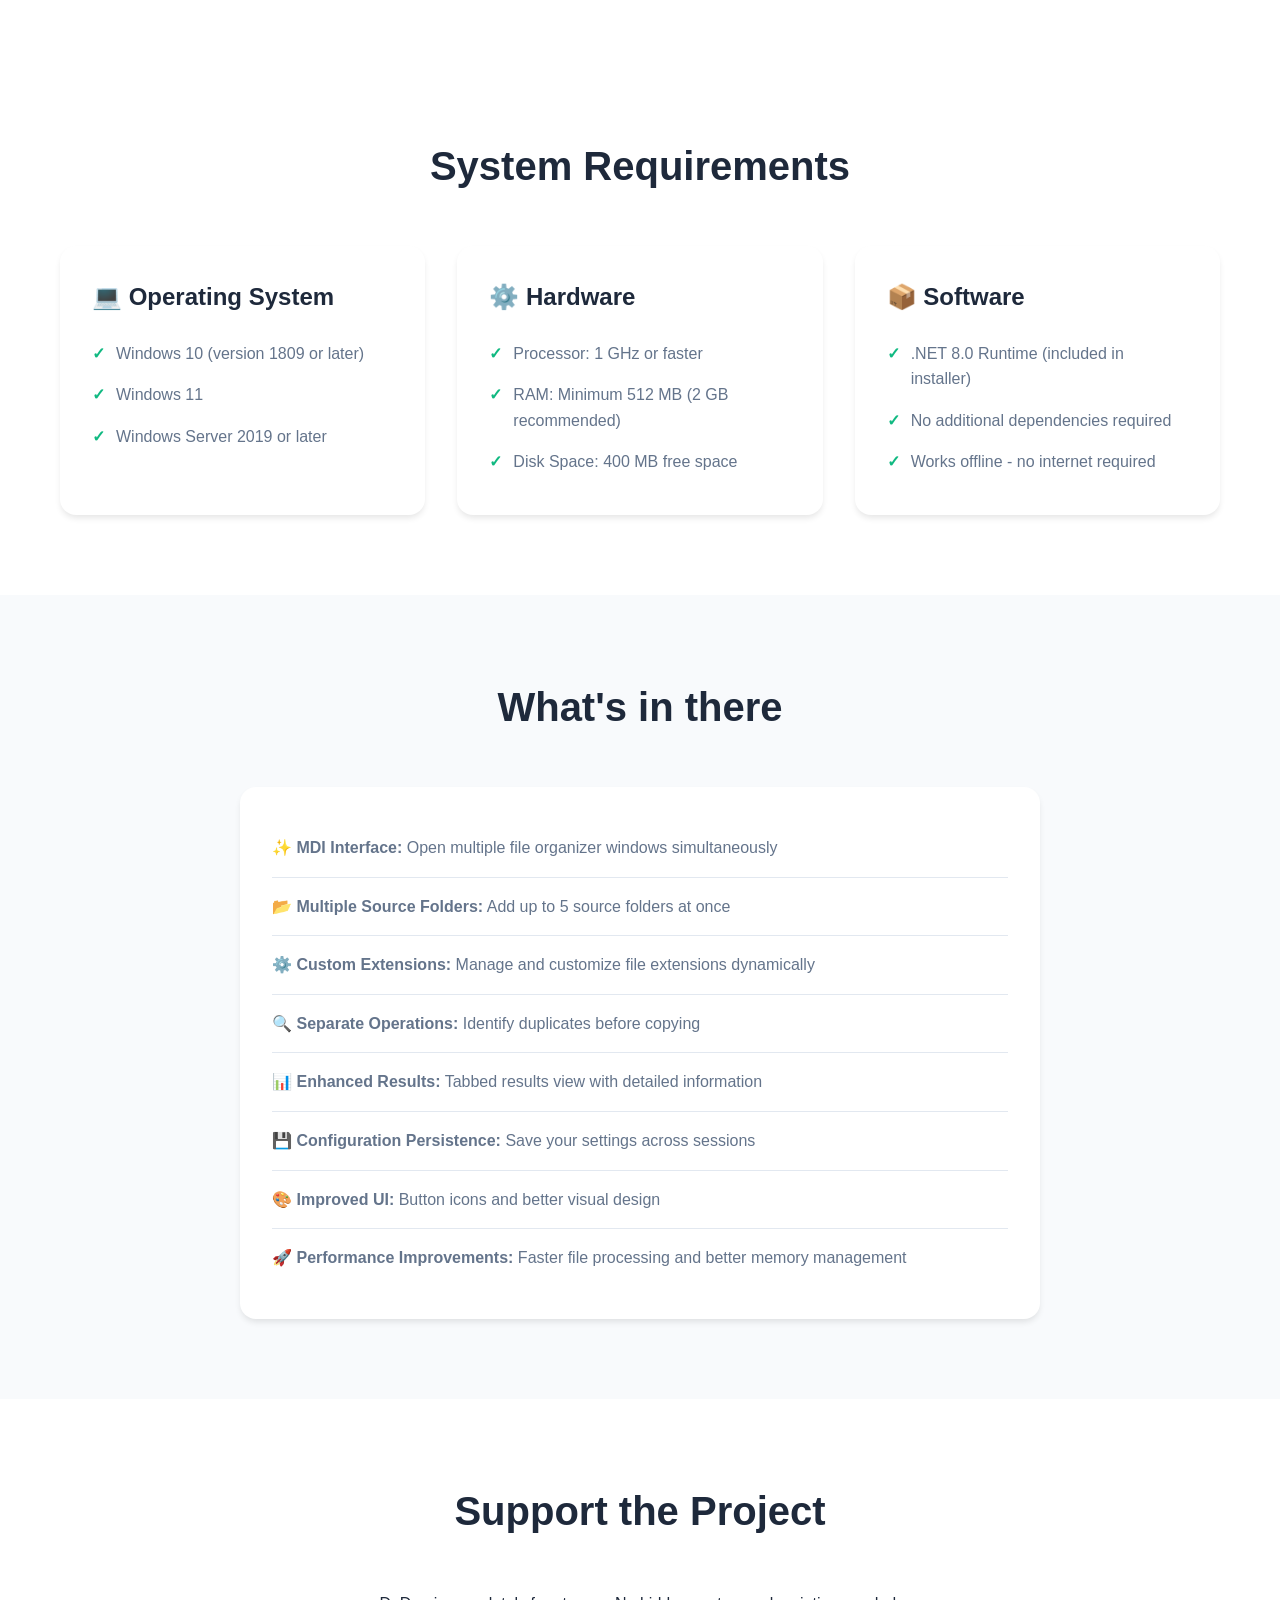
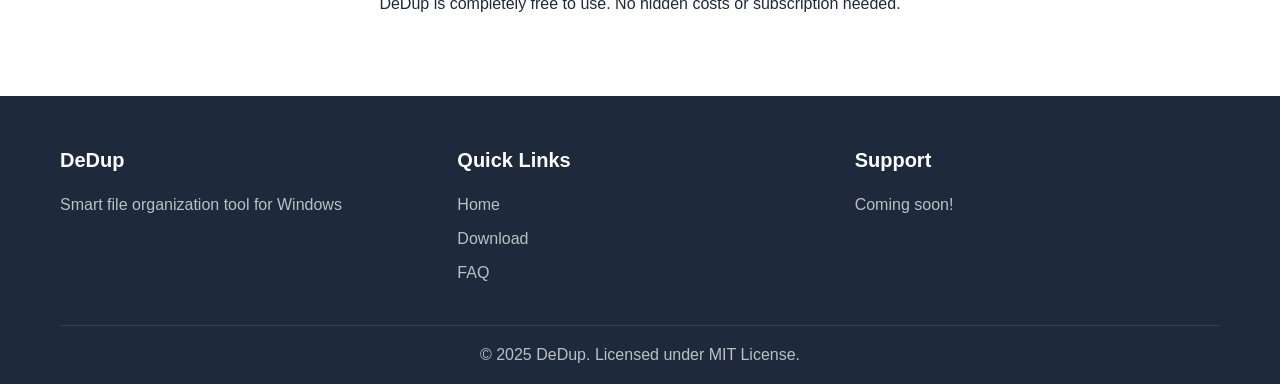
==== commit 46935129: "Updated contents" ====
--- a/download.html
+++ b/download.html
@@ -6,6 +6,14 @@
     <meta name="description" content="Download DeDup - Free Windows file organization tool">
     <title>Download - DeDup</title>
     <link rel="stylesheet" href="css/styles.css">
+    <script>
+        !function(t,e){var o,n,p,r;e.__SV||(window.posthog && window.posthog.__loaded)||(window.posthog=e,e._i=[],e.init=function(i,s,a){function g(t,e){var o=e.split(".");2==o.length&&(t=t[o[0]],e=o[1]),t[e]=function(){t.push([e].concat(Array.prototype.slice.call(arguments,0)))}}(p=t.createElement("script")).type="text/javascript",p.crossOrigin="anonymous",p.async=!0,p.src=s.api_host.replace(".i.posthog.com","-assets.i.posthog.com")+"/static/array.js",(r=t.getElementsByTagName("script")[0]).parentNode.insertBefore(p,r);var u=e;for(void 0!==a?u=e[a]=[]:a="posthog",u.people=u.people||[],u.toString=function(t){var e="posthog";return"posthog"!==a&&(e+="."+a),t||(e+=" (stub)"),e},u.people.toString=function(){return u.toString(1)+".people (stub)"},o="init Rr Mr fi Cr Ar ci Tr Fr capture Mi calculateEventProperties Lr register register_once register_for_session unregister unregister_for_session Hr getFeatureFlag getFeatureFlagPayload isFeatureEnabled reloadFeatureFlags updateEarlyAccessFeatureEnrollment getEarlyAccessFeatures on onFeatureFlags onSurveysLoaded onSessionId getSurveys getActiveMatchingSurveys renderSurvey displaySurvey canRenderSurvey canRenderSurveyAsync identify setPersonProperties group resetGroups setPersonPropertiesForFlags resetPersonPropertiesForFlags setGroupPropertiesForFlags resetGroupPropertiesForFlags reset get_distinct_id getGroups get_session_id get_session_replay_url alias set_config startSessionRecording stopSessionRecording sessionRecordingStarted captureException loadToolbar get_property getSessionProperty Ur jr createPersonProfile zr kr Br opt_in_capturing opt_out_capturing has_opted_in_capturing has_opted_out_capturing get_explicit_consent_status is_capturing clear_opt_in_out_capturing Dr debug M Nr getPageViewId captureTraceFeedback captureTraceMetric $r".split(" "),n=0;n<o.length;n++)g(u,o[n]);e._i.push([i,s,a])},e.__SV=1)}(document,window.posthog||[]);
+        posthog.init('phc_6X4vdRp5C9mCM3z8Lf0QmYAWDmxGRejLHwR9KgQwjFJ', {
+            api_host: 'https://us.i.posthog.com',
+            defaults: '2025-05-24',
+            person_profiles: 'always', // or 'always' to create profiles for anonymous users as well
+        })
+    </script>
 </head>
 <body>
     <!-- Header with Donate Button -->
@@ -19,7 +27,7 @@
                     <a href="index.html" class="nav-link">Home</a>
                     <a href="download.html" class="nav-link active">Download</a>
                     <a href="faq.html" class="nav-link">FAQ</a>
-                    <button id="donate-btn" class="donate-btn">❤️ Donate</button>
+                    <!-- <button id="donate-btn" class="donate-btn">❤️ Donate</button> -->
                 </nav>
             </div>
         </div>
@@ -29,7 +37,7 @@
     <section class="download-hero">
         <div class="container">
             <h2 class="section-title">Download DeDup</h2>
-            <p class="download-subtitle">Free, open-source file organization tool for Windows</p>
+            <p class="download-subtitle">Completely free file organization tool for Windows</p>
         </div>
     </section>
 
@@ -41,43 +49,43 @@
                     <!-- <div class="download-badge">Recommended</div> -->
                     <h3>Windows 64-bit</h3>
                     <div class="version-info">
-                        <span class="version">Version 2.0</span>
-                        <span class="size">~50 MB</span>
+                        <span class="version">Version 1.0</span>
+                        <span class="size">~130 MB</span>
                     </div>
                     <p>For Windows 10 and Windows 11 (64-bit)</p>
                     <a href="#" class="btn btn-primary btn-download" data-platform="win-x64">
                         <span class="download-icon">⬇️</span>
-                        Download for Windows 64-bit
+                        Download for Windows 64-bit (.zip)
                     </a>
                     <p class="download-note">Includes .NET 8.0 Runtime</p>
                 </div>
 
                 <div class="download-card">
-                    <h3>Windows 32-bit (Coming soon)</h3>
-                    <!-- <div class="version-info">
-                        <span class="version">Version 2.0</span>
-                        <span class="size">~45 MB</span>
+                    <h3>Windows 32-bit</h3>
+                    <div class="version-info">
+                        <span class="version">Version 1.0</span>
+                        <span class="size">~120 MB</span>
                     </div>
                     <p>For older Windows systems (32-bit)</p>
                     <a href="#" class="btn btn-secondary btn-download" data-platform="win-x86">
                         <span class="download-icon">⬇️</span>
-                        Download for Windows 32-bit
+                        Download for Windows 32-bit (.zip)
                     </a>
-                    <p class="download-note">Includes .NET 8.0 Runtime</p> -->
+                    <p class="download-note">Includes .NET 8.0 Runtime</p>
                 </div>
 
                 <div class="download-card">
                     <h3>Windows ARM64 (Coming soon)</h3>
-                    <!-- <div class="version-info">
-                        <span class="version">Version 2.0</span>
-                        <span class="size">~48 MB</span>
+                    <div class="version-info">
+                        <span class="version">Version 1.0</span>
+                        <span class="size">~122 MB</span>
                     </div>
                     <p>For Windows on ARM devices</p>
                     <a href="#" class="btn btn-secondary btn-download" data-platform="win-arm64">
                         <span class="download-icon">⬇️</span>
-                        Download for Windows ARM64
+                        Download for Windows ARM64 (.zip)
                     </a>
-                    <p class="download-note">Includes .NET 8.0 Runtime</p> -->
+                    <p class="download-note">Includes .NET 8.0 Runtime</p>
                 </div>
             </div>
         </div>
@@ -113,22 +121,22 @@
                 <div class="step">
                     <div class="step-number">1</div>
                     <div class="step-content">
-                        <h3>Download the Installer</h3>
-                        <p>Click the download button above to download the installer for your Windows version.</p>
+                        <h3>Download the Zipped file</h3>
+                        <p>Click the download button above to download the app for your Windows version.</p>
                     </div>
                 </div>
                 <div class="step">
                     <div class="step-number">2</div>
                     <div class="step-content">
-                        <h3>Run the Installer</h3>
-                        <p>Double-click the downloaded file to start the installation process. Follow the on-screen instructions.</p>
+                        <h3>Unzip content</h3>
+                        <p>Unzip the contents of the downloaded file in your prefered location. Follow the on-screen instructions.</p>
                     </div>
                 </div>
                 <div class="step">
                     <div class="step-number">3</div>
                     <div class="step-content">
                         <h3>Launch the Application</h3>
-                        <p>Once installed, launch DeDup from your Start Menu or Desktop shortcut.</p>
+                        <p>Once unzipped, double-click on the DeDupApp.exe to start the app.</p>
                     </div>
                 </div>
                 <div class="step">
@@ -160,7 +168,7 @@
                     <ul>
                         <li>Processor: 1 GHz or faster</li>
                         <li>RAM: Minimum 512 MB (2 GB recommended)</li>
-                        <li>Disk Space: 100 MB free space</li>
+                        <li>Disk Space: 400 MB free space</li>
                     </ul>
                 </div>
                 <div class="requirement-card">
@@ -197,41 +205,17 @@
         </div>
     </div>
 
-    <!-- Alternative Download Options -->
-    <section class="alternative-downloads">
-        <div class="container">
-            <h2 class="section-title">Alternative Download Options</h2>
-            <div class="alt-download-grid">
-                <div class="alt-download-card">
-                    <h3>🐙 GitHub Repository</h3>
-                    <p>Download the source code and build it yourself</p>
-                    <a href="https://github.dev/vanuverma/dedup" class="btn btn-outline" target="_blank">View on GitHub</a>
-                </div>
-                <div class="alt-download-card">
-                    <h3>🏪 Microsoft Store</h3>
-                    <p>Get automatic updates from the Microsoft Store</p>
-                    <a href="#" class="btn btn-outline">Coming Soon</a>
-                </div>
-                <div class="alt-download-card">
-                    <h3>📦 Portable Version</h3>
-                    <p>No installation required - run from USB drive</p>
-                    <a href="#" class="btn btn-outline">Download Portable</a>
-                </div>
-            </div>
-        </div>
-    </section>
-
     <!-- Release Notes -->
     <section class="release-notes">
         <div class="container">
-            <h2 class="section-title">What's New in Version 2.0</h2>
+            <h2 class="section-title">What's in there</h2>
             <div class="release-content">
                 <ul class="release-list">
                     <li>✨ <strong>MDI Interface:</strong> Open multiple file organizer windows simultaneously</li>
                     <li>📂 <strong>Multiple Source Folders:</strong> Add up to 5 source folders at once</li>
                     <li>⚙️ <strong>Custom Extensions:</strong> Manage and customize file extensions dynamically</li>
                     <li>🔍 <strong>Separate Operations:</strong> Identify duplicates before copying</li>
-                    <li>📊 <strong>Enhanced Results:</strong> Three-tabbed results view with detailed information</li>
+                    <li>📊 <strong>Enhanced Results:</strong> Tabbed results view with detailed information</li>
                     <li>💾 <strong>Configuration Persistence:</strong> Save your settings across sessions</li>
                     <li>🎨 <strong>Improved UI:</strong> Button icons and better visual design</li>
                     <li>🚀 <strong>Performance Improvements:</strong> Faster file processing and better memory management</li>
@@ -244,11 +228,11 @@
     <section class="support-section">
         <div class="container">
             <h2 class="section-title">Support the Project</h2>
-            <p>DeDup is completely free and open-source. If you find it useful, please consider supporting the development.</p>
-            <div class="support-buttons">
+            <p>DeDup is completely free to use. No hidden costs or subscription needed.</p>
+            <!-- <div class="support-buttons">
                 <button id="support-donate-btn" class="btn btn-primary">❤️ Donate via PayPal</button>
                 <a href="https://github.com/yourusername/unique-file-organizer" class="btn btn-secondary" target="_blank">⭐ Star on GitHub</a>
-            </div>
+            </div> -->
         </div>
     </section>
 
@@ -270,25 +254,26 @@
                 </div>
                 <div class="footer-section">
                     <h4>Support</h4>
-                    <p>If you find this tool useful, please consider supporting the development.</p>
-                    <button id="footer-donate-btn" class="btn btn-secondary">❤️ Donate</button>
+                    <p>Coming soon!</p>
+                    <!-- <p>If you find this tool useful, please consider supporting the development.</p> -->
+                    <!-- <button id="footer-donate-btn" class="btn btn-secondary">❤️ Donate</button> -->
                 </div>
             </div>
             <div class="footer-bottom">
-                <p>&copy; 2024 DeDup. Licensed under MIT License.</p>
+                <p>&copy; 2025 DeDup. Licensed under MIT License.</p>
             </div>
         </div>
     </footer>
 
     <!-- PayPal Donation Modal -->
-    <div id="donation-modal" class="modal">
+    <!-- <div id="donation-modal" class="modal">
         <div class="modal-content">
             <span class="close">&times;</span>
             <h2>Support Development</h2>
             <p>Your donation helps keep this project free and actively maintained. Thank you for your support!</p>
             <div id="paypal-button-container"></div>
         </div>
-    </div>
+    </div> -->
 
     <script src="js/paypal.js"></script>
     <script src="js/main.js"></script>
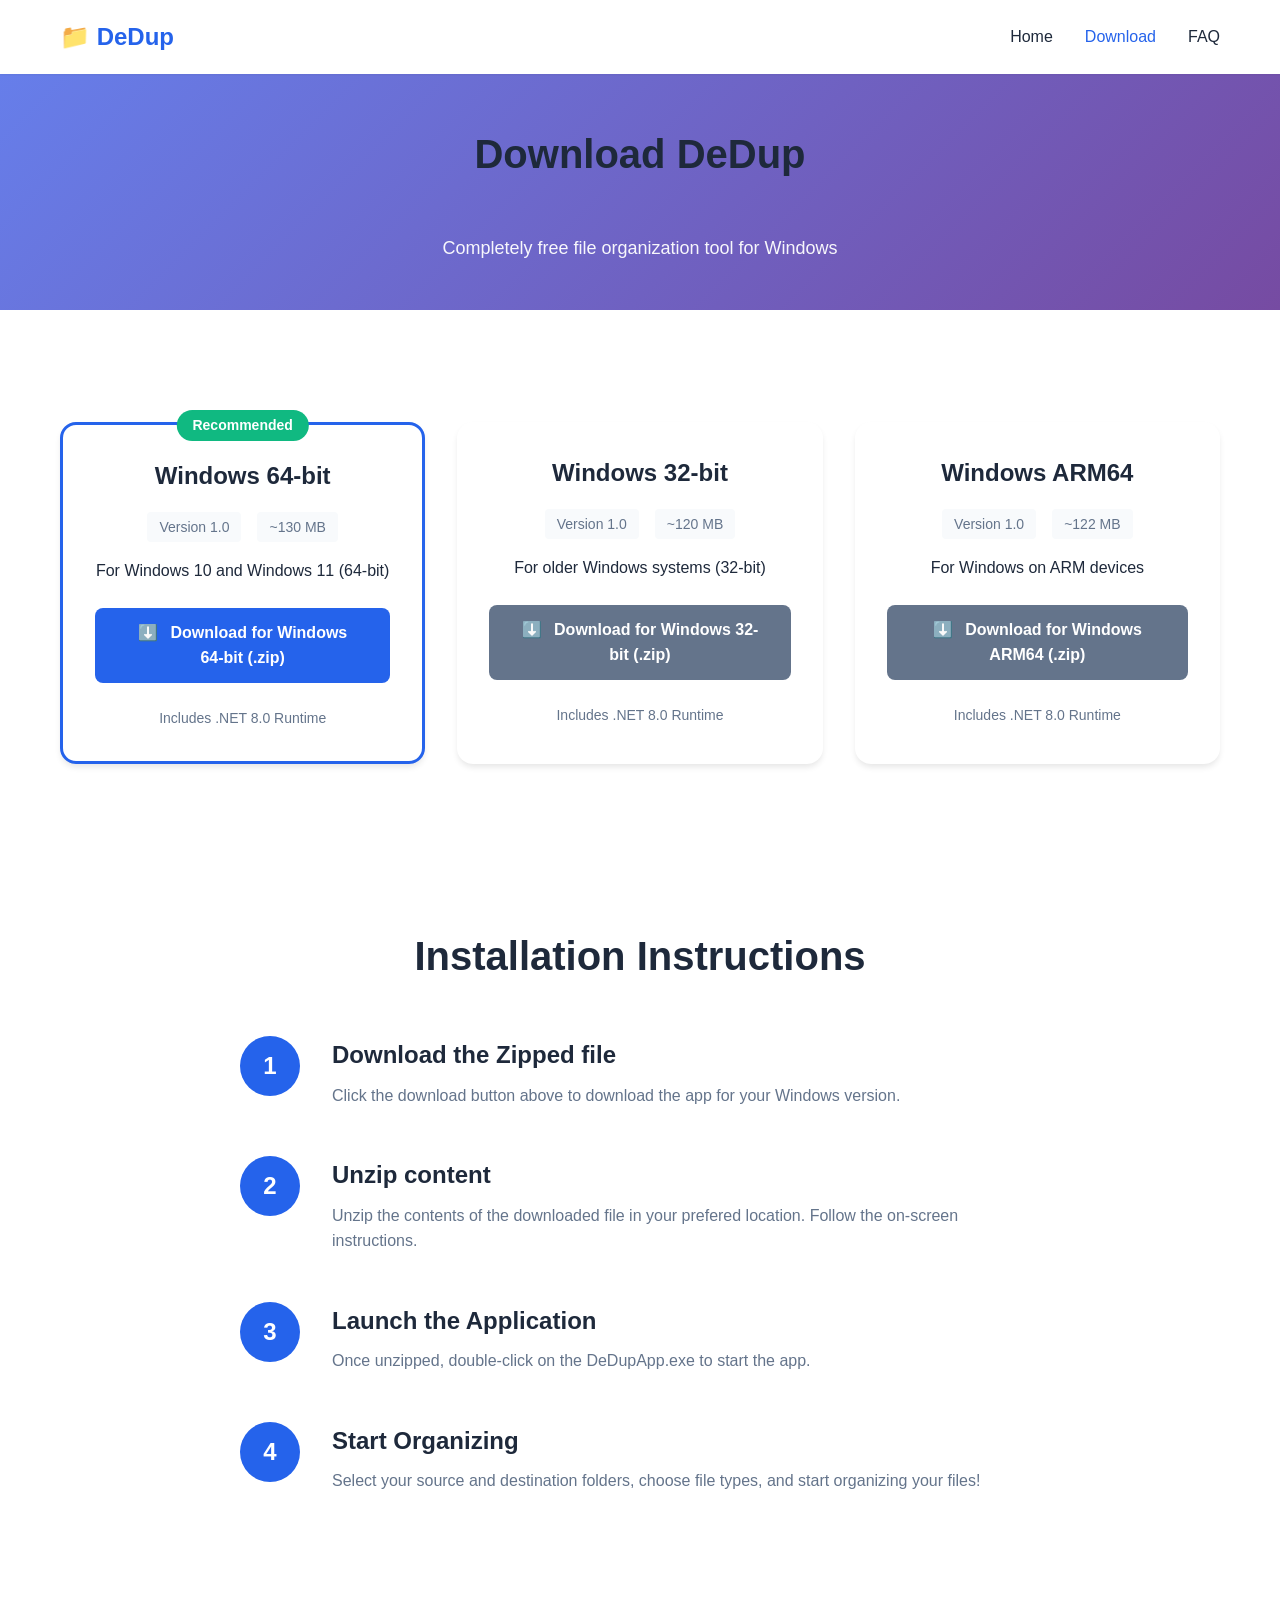
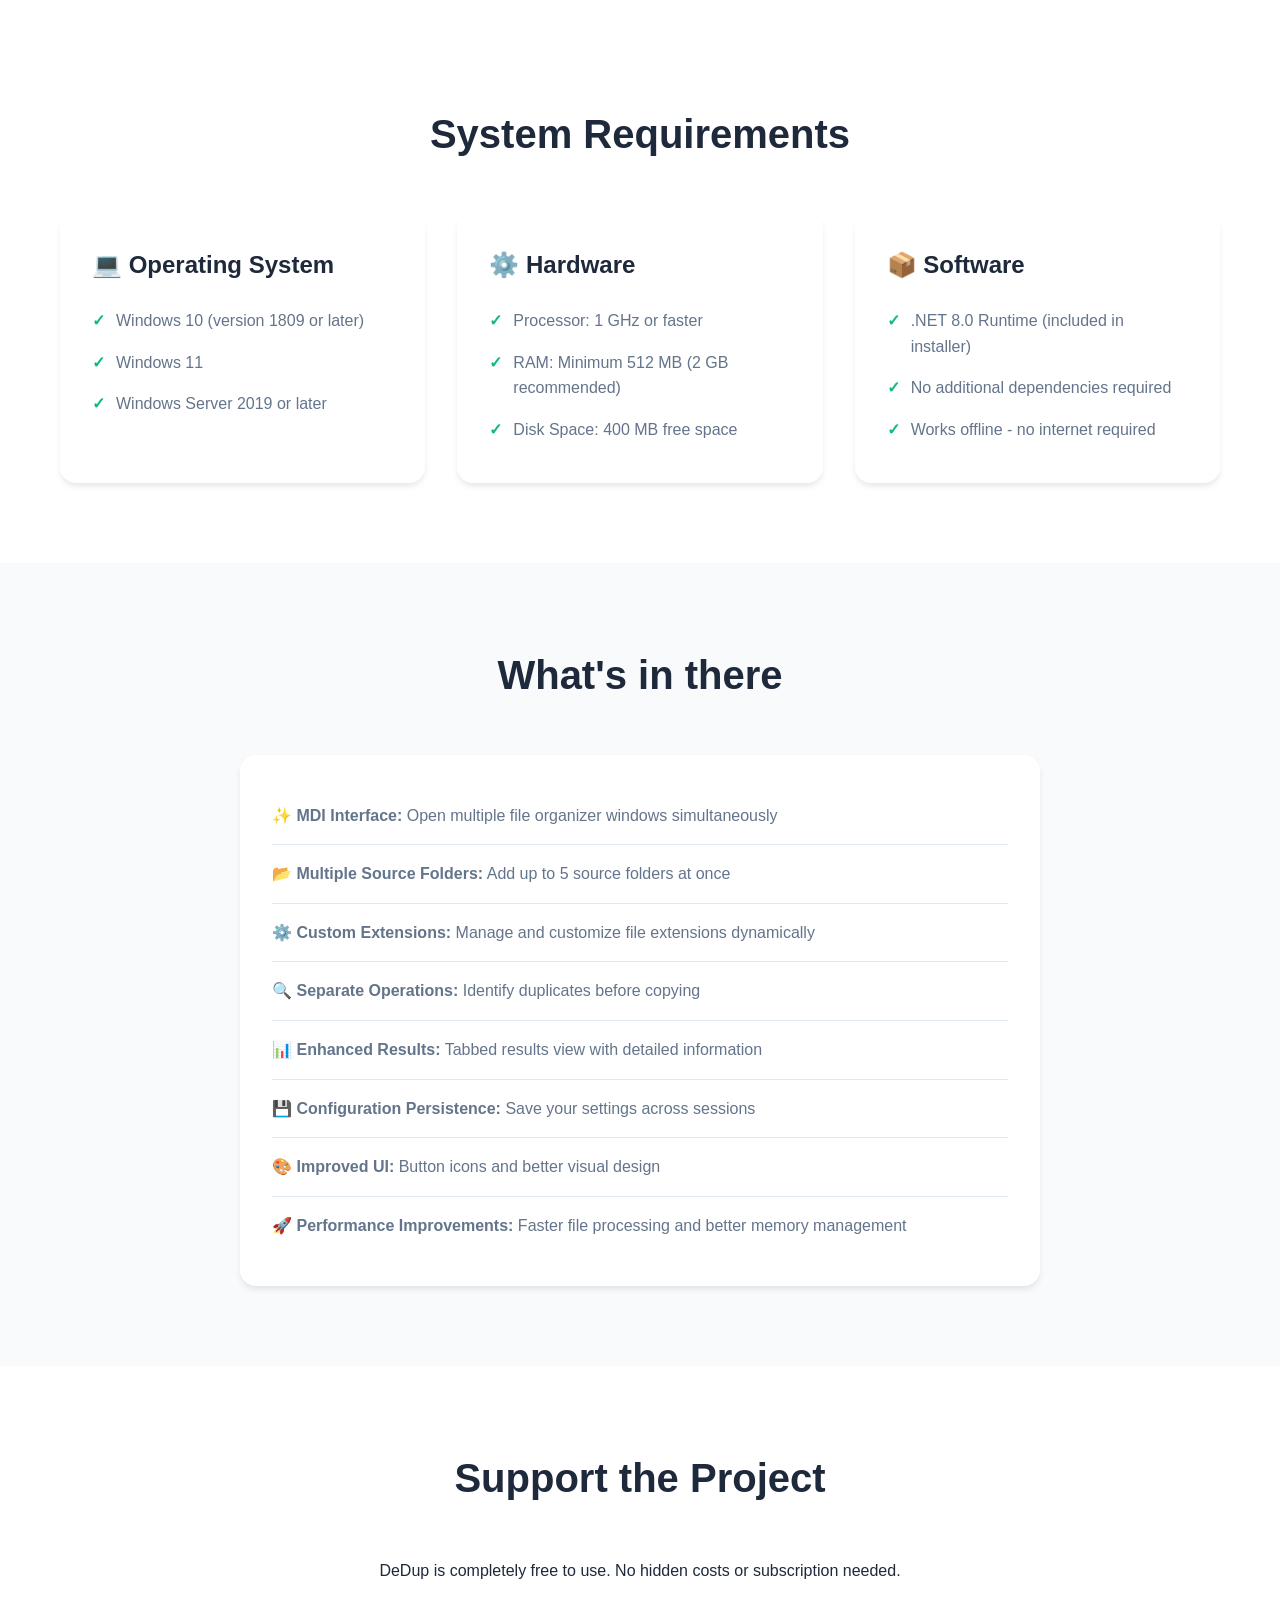
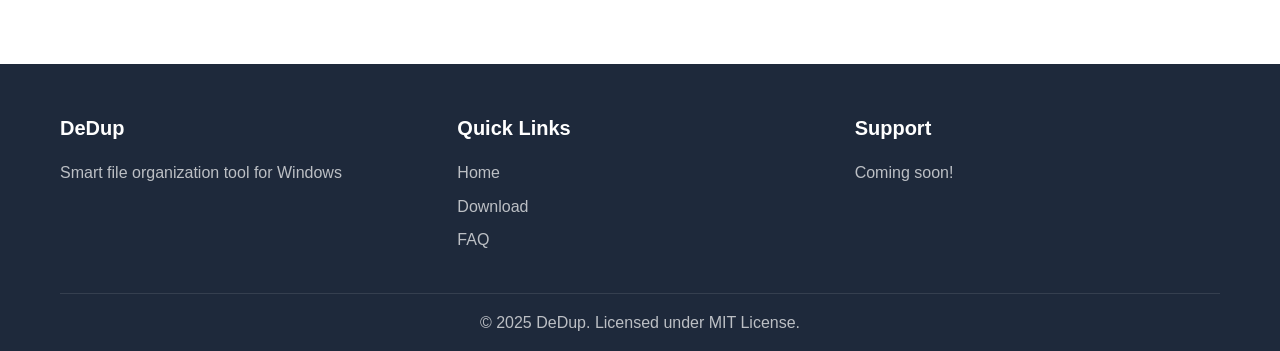
==== commit 70547e05: "Updated direct download links" ====
--- a/download.html
+++ b/download.html
@@ -46,14 +46,14 @@
         <div class="container">
             <div class="download-cards">
                 <div class="download-card featured">
-                    <!-- <div class="download-badge">Recommended</div> -->
+                    <div class="download-badge">Recommended</div>
                     <h3>Windows 64-bit</h3>
                     <div class="version-info">
                         <span class="version">Version 1.0</span>
                         <span class="size">~130 MB</span>
                     </div>
                     <p>For Windows 10 and Windows 11 (64-bit)</p>
-                    <a href="#" class="btn btn-primary btn-download" data-platform="win-x64">
+                    <a href="https://drive.google.com/uc?export=download&id=1afiVUtrctTngelRVCqRQ4S_nhtNXRo2I" class="btn btn-primary btn-download" data-platform="win-x64">
                         <span class="download-icon">⬇️</span>
                         Download for Windows 64-bit (.zip)
                     </a>
@@ -67,7 +67,7 @@
                         <span class="size">~120 MB</span>
                     </div>
                     <p>For older Windows systems (32-bit)</p>
-                    <a href="#" class="btn btn-secondary btn-download" data-platform="win-x86">
+                    <a href="https://drive.google.com/uc?export=download&id=1j9pRq_zPTJQ3YJhgEEMeZy1QW4tph3M7" class="btn btn-secondary btn-download" data-platform="win-x86">
                         <span class="download-icon">⬇️</span>
                         Download for Windows 32-bit (.zip)
                     </a>
@@ -75,13 +75,13 @@
                 </div>
 
                 <div class="download-card">
-                    <h3>Windows ARM64 (Coming soon)</h3>
+                    <h3>Windows ARM64</h3>
                     <div class="version-info">
                         <span class="version">Version 1.0</span>
                         <span class="size">~122 MB</span>
                     </div>
                     <p>For Windows on ARM devices</p>
-                    <a href="#" class="btn btn-secondary btn-download" data-platform="win-arm64">
+                    <a href="https://drive.google.com/uc?export=download&id=1e93rbBZ262NUYhvWF4kS2qDV27yOdTCV" class="btn btn-secondary btn-download" data-platform="win-arm64">
                         <span class="download-icon">⬇️</span>
                         Download for Windows ARM64 (.zip)
                     </a>
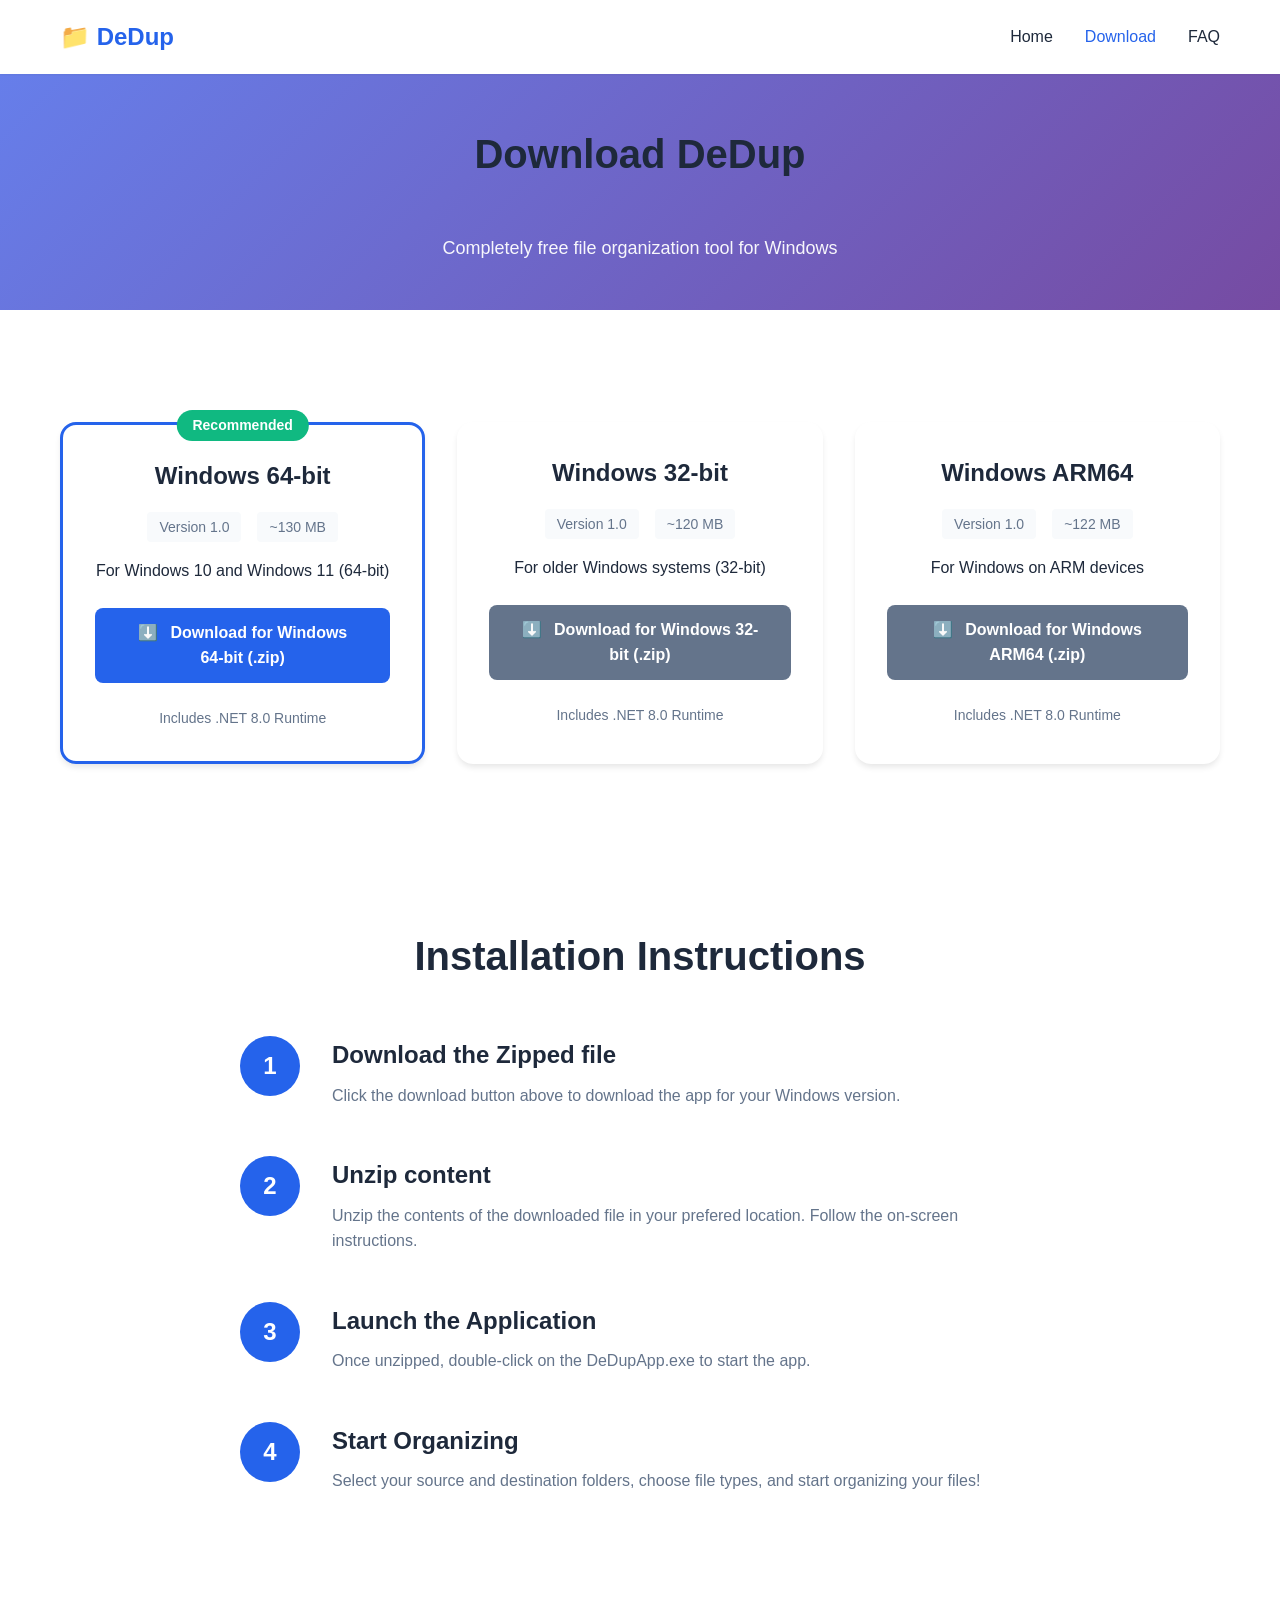
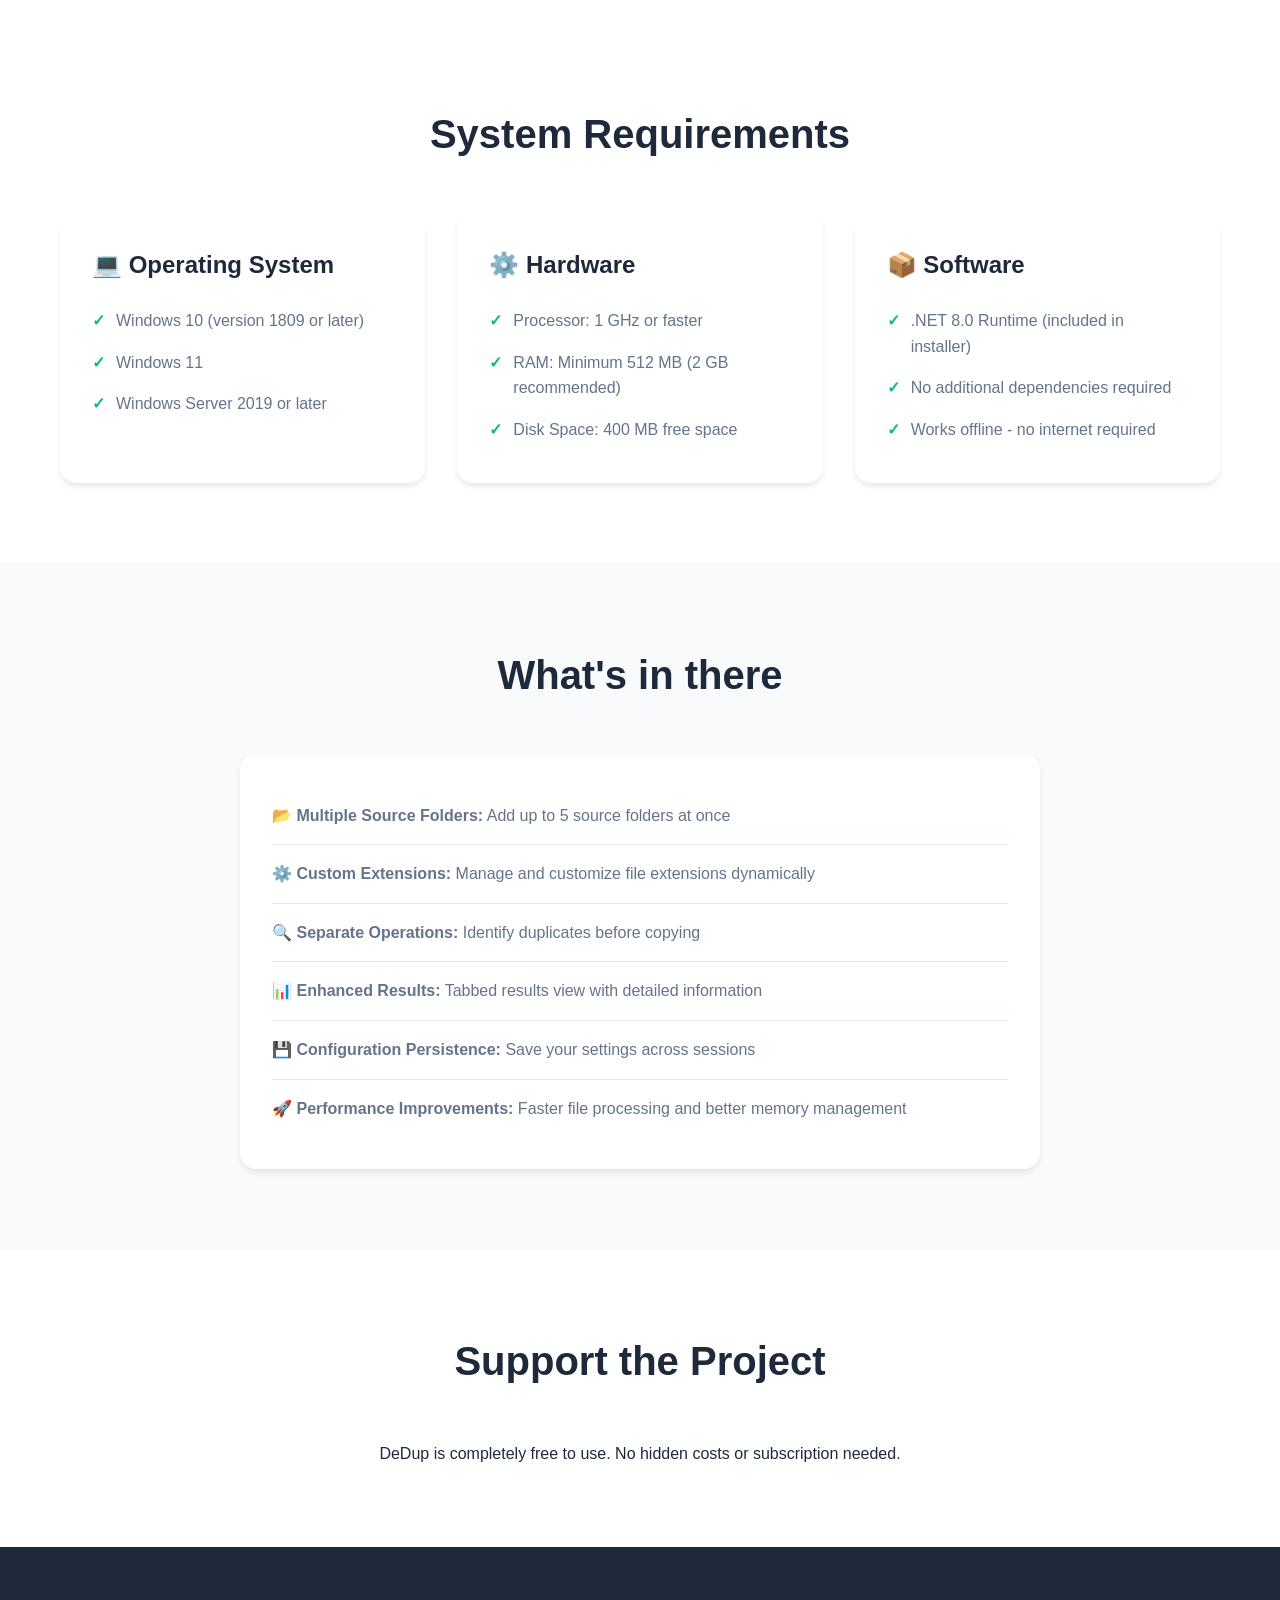
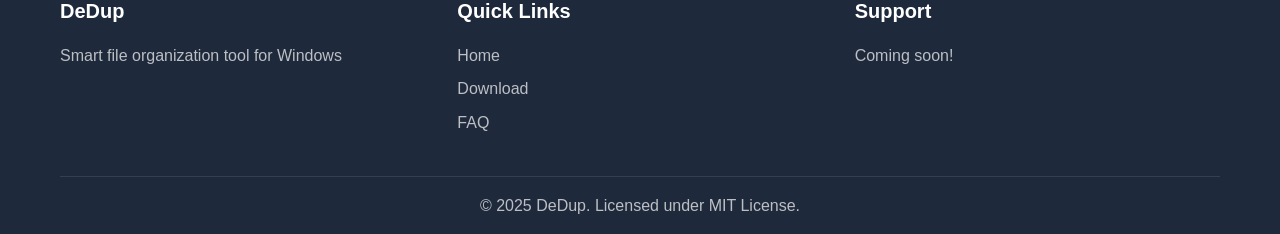
==== commit 55bbb302: "Updated download page content" ====
--- a/download.html
+++ b/download.html
@@ -211,13 +211,11 @@
             <h2 class="section-title">What's in there</h2>
             <div class="release-content">
                 <ul class="release-list">
-                    <li>✨ <strong>MDI Interface:</strong> Open multiple file organizer windows simultaneously</li>
                     <li>📂 <strong>Multiple Source Folders:</strong> Add up to 5 source folders at once</li>
                     <li>⚙️ <strong>Custom Extensions:</strong> Manage and customize file extensions dynamically</li>
                     <li>🔍 <strong>Separate Operations:</strong> Identify duplicates before copying</li>
                     <li>📊 <strong>Enhanced Results:</strong> Tabbed results view with detailed information</li>
                     <li>💾 <strong>Configuration Persistence:</strong> Save your settings across sessions</li>
-                    <li>🎨 <strong>Improved UI:</strong> Button icons and better visual design</li>
                     <li>🚀 <strong>Performance Improvements:</strong> Faster file processing and better memory management</li>
                 </ul>
             </div>
